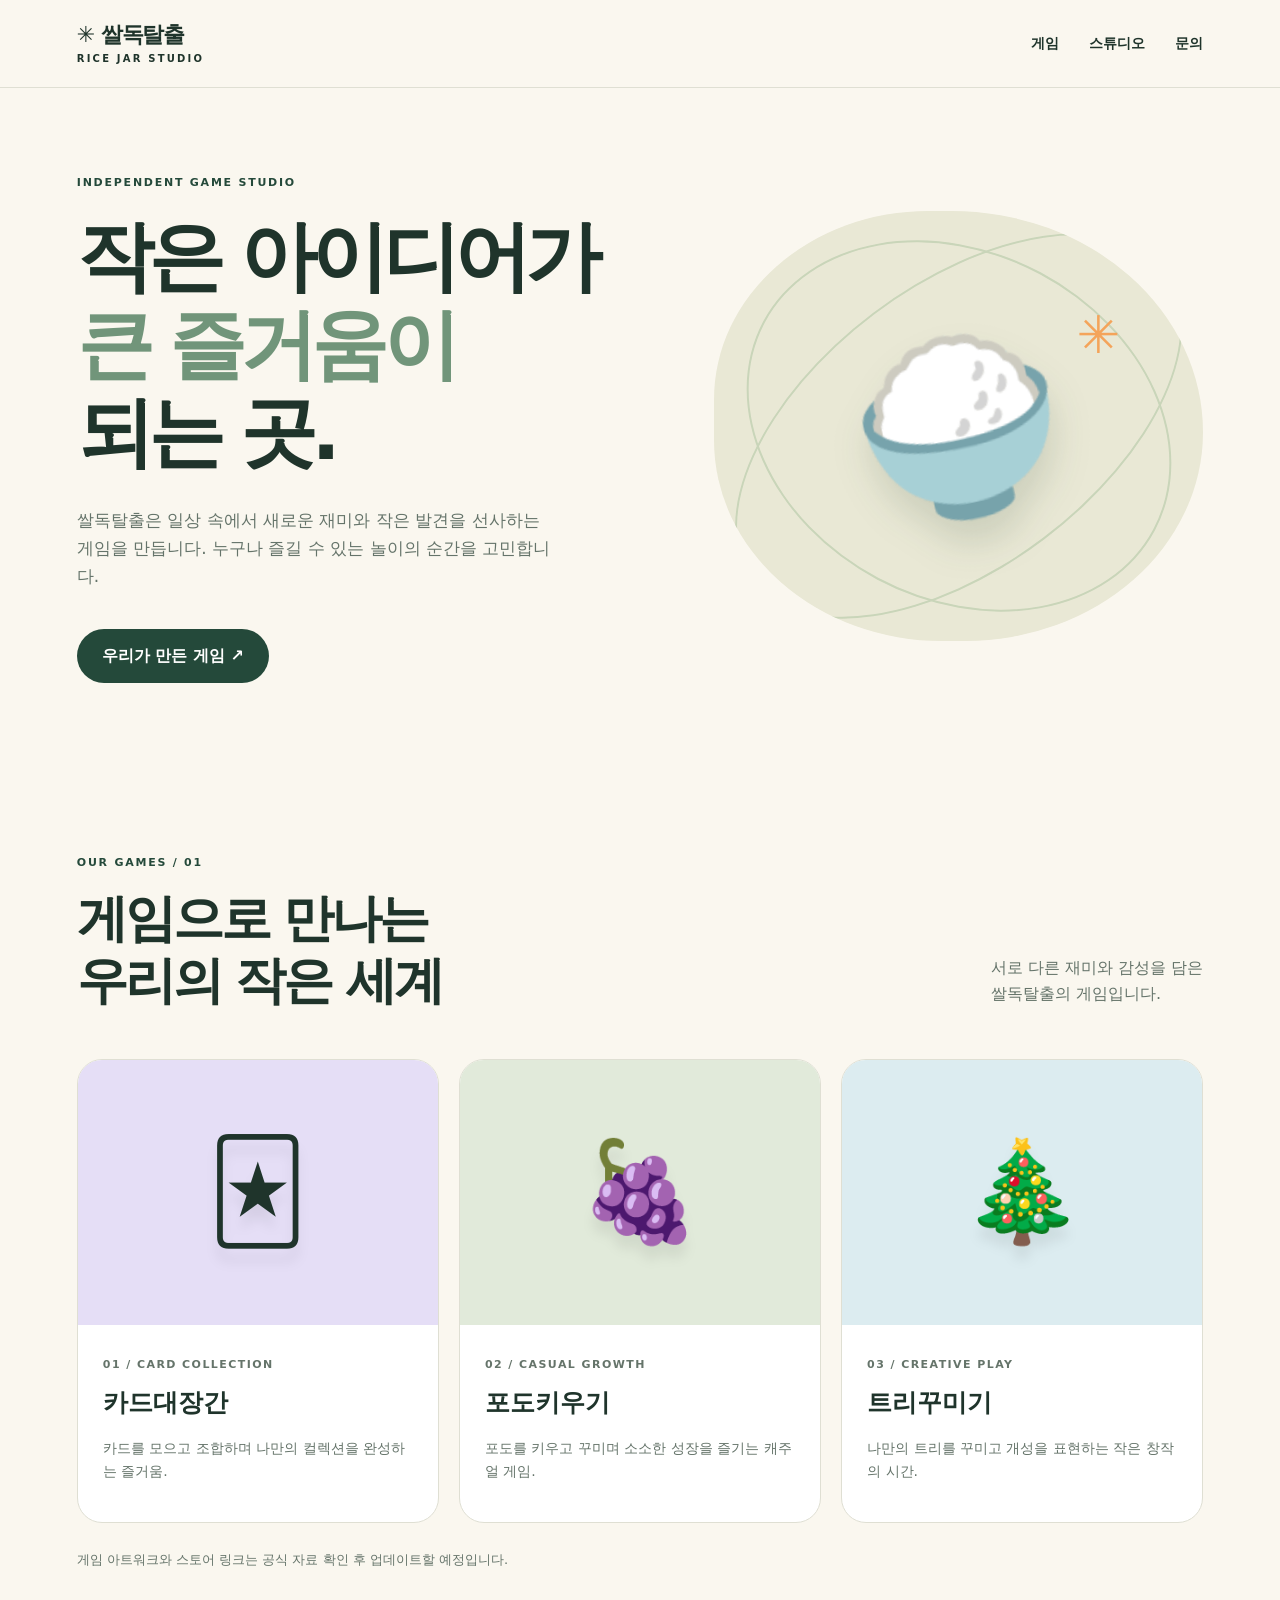
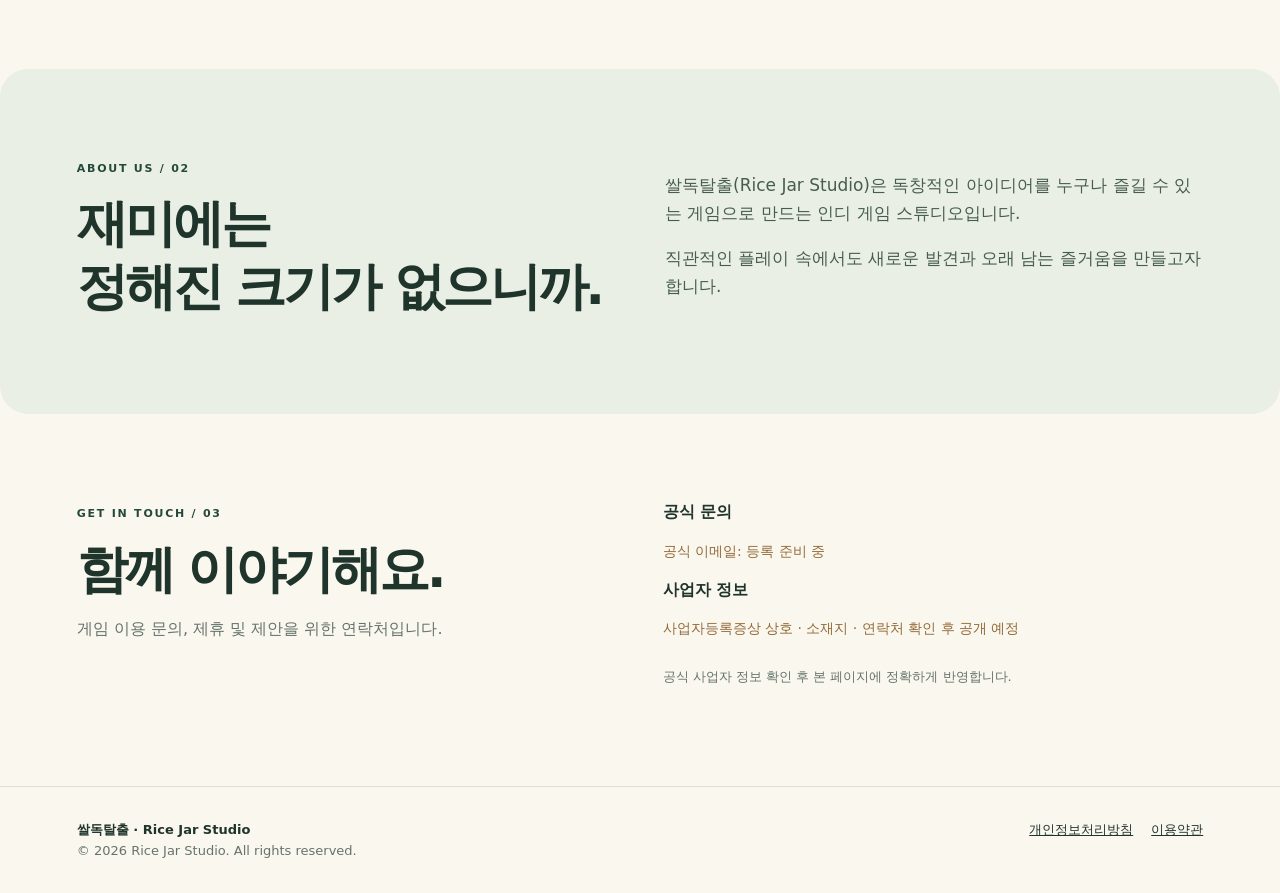
==== public/index.html @ 8cb176c8 "Prepare index.html as Worker static asset" ====
<!doctype html><html lang="ko"><head><meta charset="utf-8"><meta name="viewport" content="width=device-width, initial-scale=1"><meta name="theme-color" content="#faf7ef"><meta name="description" content="쌀독탈출(Rice Jar Studio) 공식 홈페이지. 인디 게임을 만드는 스튜디오의 게임과 소식을 소개합니다."><title>쌀독탈출 | Rice Jar Studio</title><link rel="stylesheet" href="/styles.css"></head><body><header><a class="logo" href="/" aria-label="쌀독탈출 홈">✳ 쌀독탈출<small>RICE JAR STUDIO</small></a><nav aria-label="메뉴"><a href="#games">게임</a><a href="#about">스튜디오</a><a href="#contact">문의</a></nav></header><main><section class="hero"><div><span class="tag">INDEPENDENT GAME STUDIO</span><h1>작은 아이디어가<br><em>큰 즐거움이</em><br>되는 곳.</h1><p>쌀독탈출은 일상 속에서 새로운 재미와 작은 발견을 선사하는 게임을 만듭니다. 누구나 즐길 수 있는 놀이의 순간을 고민합니다.</p><a class="btn" href="#games">우리가 만든 게임 ↗</a></div><div class="graphic" role="img" aria-label="쌀독탈출의 쌀독을 상징하는 일러스트"><span class="jar">🍚</span><span class="spark">✳</span></div></section><section class="block" id="games"><div class="heading"><div><span class="tag">OUR GAMES / 01</span><h2>게임으로 만나는<br>우리의 작은 세계</h2></div><p>서로 다른 재미와 감성을 담은<br>쌀독탈출의 게임입니다.</p></div><div class="cards"><article class="card forge"><div class="art"><span>🃏</span></div><div class="card-content"><small>01 / CARD COLLECTION</small><h3>카드대장간</h3><p>카드를 모으고 조합하며 나만의 컬렉션을 완성하는 즐거움.</p></div></article><article class="card grape"><div class="art"><span>🍇</span></div><div class="card-content"><small>02 / CASUAL GROWTH</small><h3>포도키우기</h3><p>포도를 키우고 꾸미며 소소한 성장을 즐기는 캐주얼 게임.</p></div></article><article class="card tree"><div class="art"><span>🎄</span></div><div class="card-content"><small>03 / CREATIVE PLAY</small><h3>트리꾸미기</h3><p>나만의 트리를 꾸미고 개성을 표현하는 작은 창작의 시간.</p></div></article></div><p class="notice">게임 아트워크와 스토어 링크는 공식 자료 확인 후 업데이트할 예정입니다.</p></section><section class="block about" id="about"><div><span class="tag">ABOUT US / 02</span><h2>재미에는<br>정해진 크기가 없으니까.</h2></div><div><p>쌀독탈출(Rice Jar Studio)은 독창적인 아이디어를 누구나 즐길 수 있는 게임으로 만드는 인디 게임 스튜디오입니다.</p><p>직관적인 플레이 속에서도 새로운 발견과 오래 남는 즐거움을 만들고자 합니다.</p></div></section><section class="block contact" id="contact"><div><span class="tag">GET IN TOUCH / 03</span><h2>함께 이야기해요.</h2><p class="muted">게임 이용 문의, 제휴 및 제안을 위한 연락처입니다.</p></div><div><strong>공식 문의</strong><p class="placeholder">공식 이메일: 등록 준비 중</p><strong>사업자 정보</strong><p class="placeholder">사업자등록증상 상호 · 소재지 · 연락처 확인 후 공개 예정</p><p class="notice">공식 사업자 정보 확인 후 본 페이지에 정확하게 반영합니다.</p></div></section></main><footer><div><strong>쌀독탈출 · Rice Jar Studio</strong><div class="muted">© 2026 Rice Jar Studio. All rights reserved.</div></div><div><a href="/privacy.html">개인정보처리방침</a><a href="/terms.html">이용약관</a></div></footer></body></html>
---- styles.css ----
:root{--ink:#1f342b;--green:#24493a;--cream:#faf7ef;--muted:#65746a;--line:#dfdfd3;--orange:#ffcf91}*{box-sizing:border-box}html{scroll-behavior:smooth}body{margin:0;background:var(--cream);color:var(--ink);font-family:system-ui,-apple-system,"Noto Sans KR",sans-serif;line-height:1.65}a{color:inherit}header{display:flex;align-items:center;justify-content:space-between;padding:22px max(6vw,24px);border-bottom:1px solid var(--line)}.logo{text-decoration:none;font-size:22px;font-weight:850;line-height:1.2;letter-spacing:-.05em}.logo small{display:block;font-size:10px;letter-spacing:.22em;font-weight:650;margin-top:5px}nav{display:flex;gap:30px}nav a{text-decoration:none;font-size:14px;font-weight:650}.tag{display:inline-block;font-weight:700;letter-spacing:.16em;font-size:11px;color:var(--green)}.hero{min-height:630px;display:grid;grid-template-columns:1.1fr .9fr;align-items:center;gap:40px;max-width:1300px;margin:auto;padding:80px 6vw}.hero h1{font-size:clamp(42px,6vw,88px);letter-spacing:-.075em;line-height:1.15;margin:18px 0 28px;font-weight:850}.hero h1 em{font-style:normal;color:#71957a}.hero p{font-size:17px;max-width:480px;color:var(--muted)}.btn{display:inline-block;background:var(--green);color:white;text-decoration:none;border-radius:50px;padding:14px 25px;margin-top:22px;font-weight:700}.graphic{min-height:430px;border-radius:46% 54% 51% 49%;background:#e9e8d5;display:grid;place-items:center;position:relative;overflow:hidden}.graphic:before,.graphic:after{content:"";position:absolute;border:2px solid #c9d5b9;border-radius:50%;width:90%;height:80%;transform:rotate(28deg)}.graphic:after{width:105%;height:65%;transform:rotate(-37deg)}.jar{z-index:1;font-size:170px;filter:drop-shadow(0 24px 18px #233c2a25);transform:rotate(-12deg)}.spark{position:absolute;right:17%;top:19%;font-size:52px;color:#f4a45a}section.block{padding:85px 6vw;max-width:1400px;margin:auto}.heading{display:flex;justify-content:space-between;gap:30px;align-items:end;margin-bottom:35px}.heading h2,.about h2,.contact h2{font-size:clamp(32px,4vw,55px);letter-spacing:-.06em;line-height:1.22;margin:12px 0}.heading p{color:var(--muted)}.cards{display:grid;grid-template-columns:repeat(3,1fr);gap:20px}.card{background:white;border:1px solid var(--line);border-radius:25px;overflow:hidden}.art{height:265px;display:grid;place-items:center;font-size:98px;position:relative}.forge .art{background:#e5def6}.grape .art{background:#e1eada}.tree .art{background:#dcecf0}.art span{filter:drop-shadow(0 13px 6px #0001)}.card-content{padding:25px}.card-content small{font-size:11px;letter-spacing:.13em;font-weight:800;color:var(--muted)}.card h3{font-size:25px;margin:6px 0}.card p{color:var(--muted);font-size:14px}.about{background:#e9efe5;border-radius:28px;display:grid;grid-template-columns:1fr 1fr;gap:50px}.about p{color:#475d4f;font-size:17px}.contact{display:grid;grid-template-columns:1fr 1fr;gap:45px}.placeholder{color:#946b39;font-size:14px}.muted{color:var(--muted)}footer{border-top:1px solid var(--line);padding:32px 6vw;display:flex;justify-content:space-between;gap:20px;flex-wrap:wrap;font-size:13px}footer a{margin-left:18px}.notice{font-size:13px;color:var(--muted);margin-top:26px}@media(max-width:760px){header{padding:20px 6vw}nav{gap:14px}nav a{font-size:12px}.hero{grid-template-columns:1fr;padding-top:58px;min-height:auto}.graphic{min-height:310px}.jar{font-size:130px}.heading,.contact,.about{display:block}.cards{grid-template-columns:1fr}.art{height:220px}section.block{padding-top:60px;padding-bottom:60px}footer a{margin-left:0;margin-right:12px}}
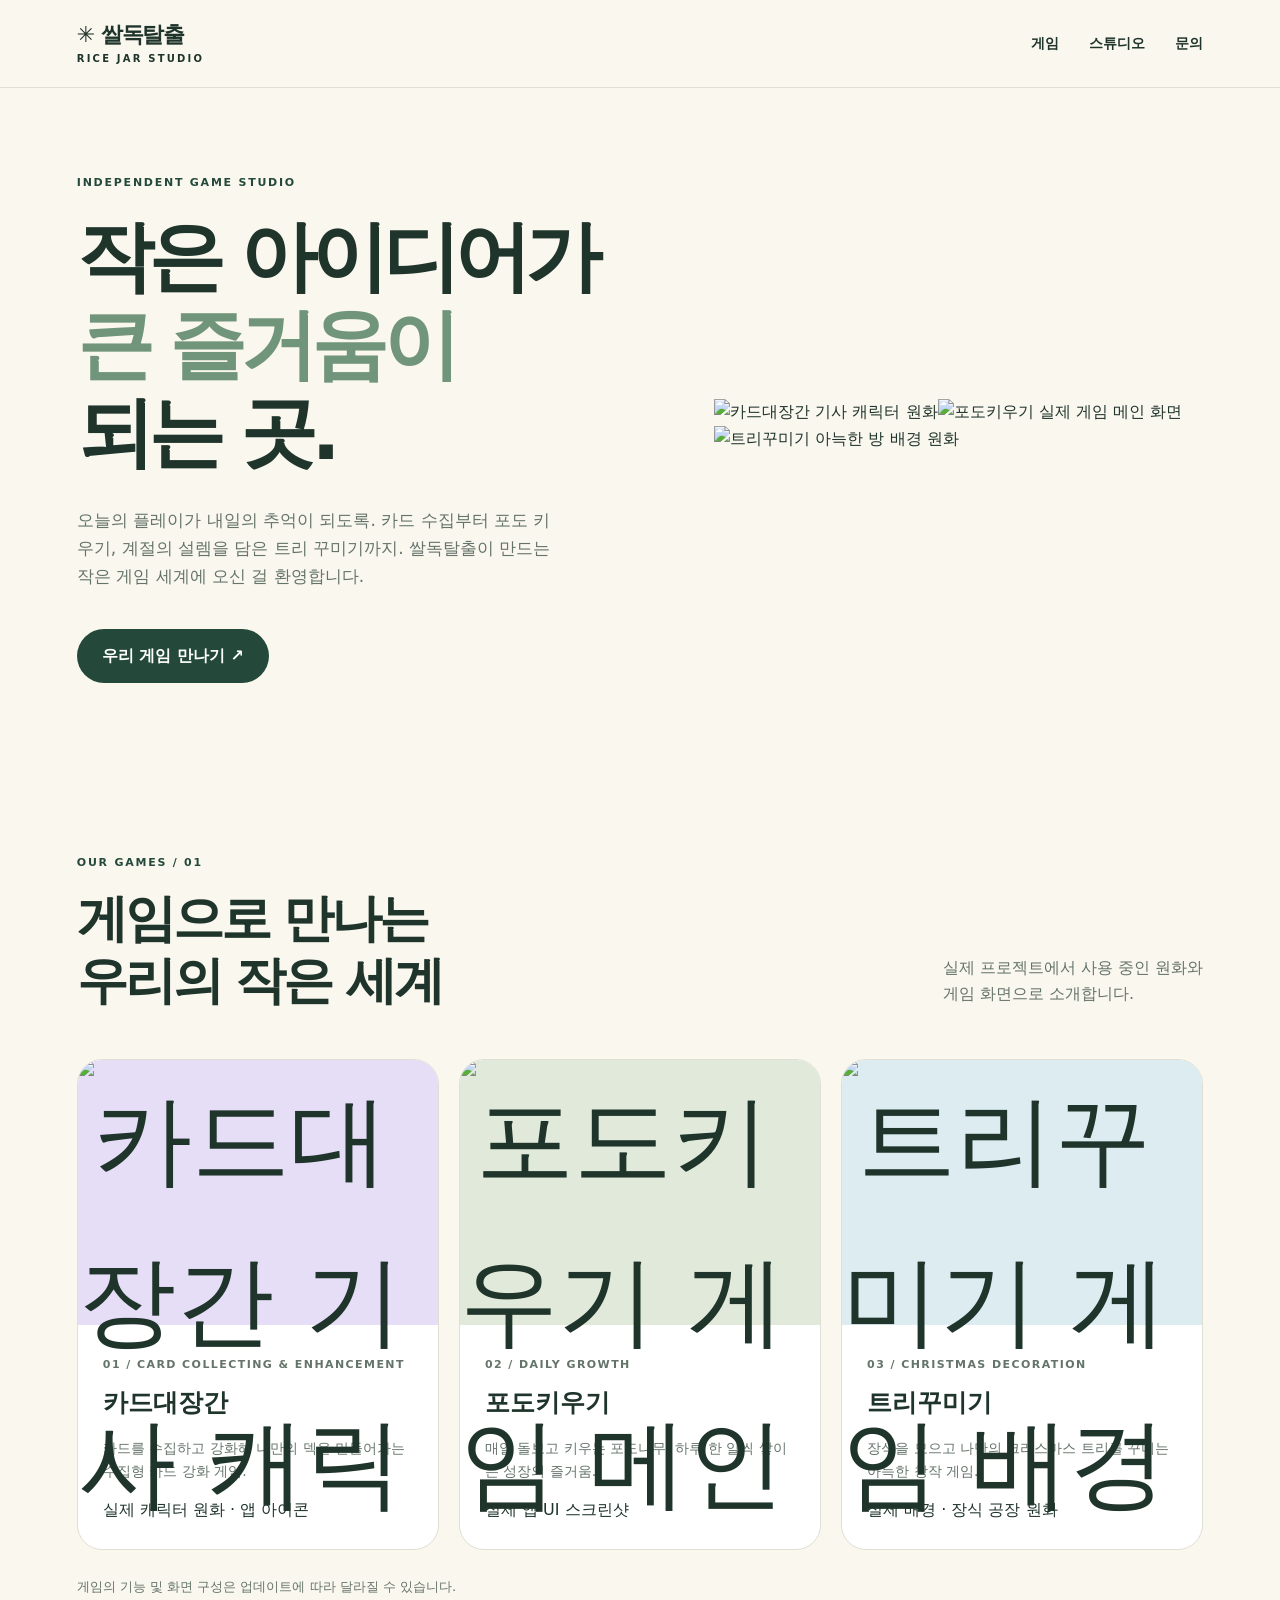
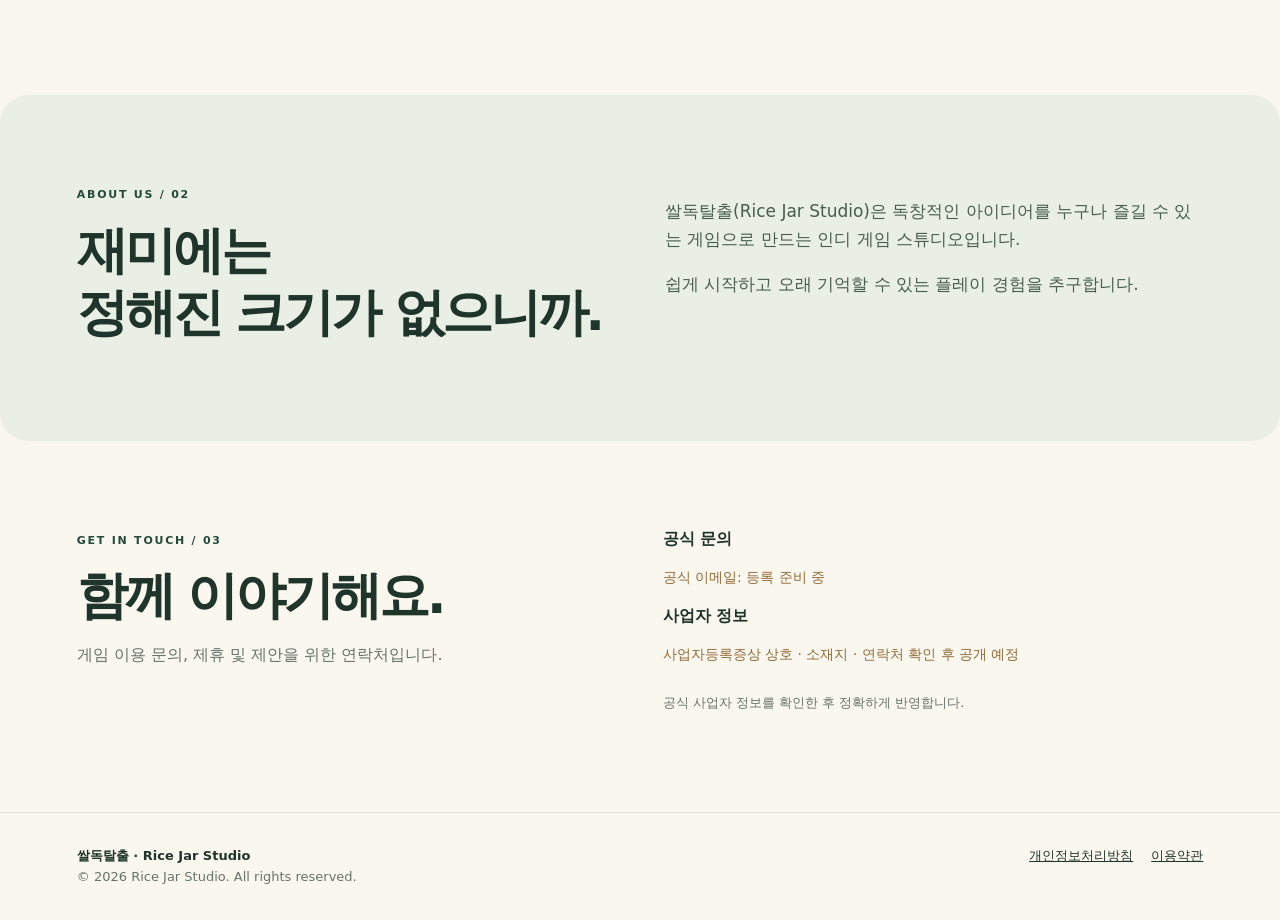
==== commit 9adf0715: "Show actual game art and screenshots on Rice Jar Studio homepage" ====
--- a/public/index.html
+++ b/public/index.html
@@ -1 +1 @@
-<!doctype html><html lang="ko"><head><meta charset="utf-8"><meta name="viewport" content="width=device-width, initial-scale=1"><meta name="theme-color" content="#faf7ef"><meta name="description" content="쌀독탈출(Rice Jar Studio) 공식 홈페이지. 인디 게임을 만드는 스튜디오의 게임과 소식을 소개합니다."><title>쌀독탈출 | Rice Jar Studio</title><link rel="stylesheet" href="/styles.css"></head><body><header><a class="logo" href="/" aria-label="쌀독탈출 홈">✳ 쌀독탈출<small>RICE JAR STUDIO</small></a><nav aria-label="메뉴"><a href="#games">게임</a><a href="#about">스튜디오</a><a href="#contact">문의</a></nav></header><main><section class="hero"><div><span class="tag">INDEPENDENT GAME STUDIO</span><h1>작은 아이디어가<br><em>큰 즐거움이</em><br>되는 곳.</h1><p>쌀독탈출은 일상 속에서 새로운 재미와 작은 발견을 선사하는 게임을 만듭니다. 누구나 즐길 수 있는 놀이의 순간을 고민합니다.</p><a class="btn" href="#games">우리가 만든 게임 ↗</a></div><div class="graphic" role="img" aria-label="쌀독탈출의 쌀독을 상징하는 일러스트"><span class="jar">🍚</span><span class="spark">✳</span></div></section><section class="block" id="games"><div class="heading"><div><span class="tag">OUR GAMES / 01</span><h2>게임으로 만나는<br>우리의 작은 세계</h2></div><p>서로 다른 재미와 감성을 담은<br>쌀독탈출의 게임입니다.</p></div><div class="cards"><article class="card forge"><div class="art"><span>🃏</span></div><div class="card-content"><small>01 / CARD COLLECTION</small><h3>카드대장간</h3><p>카드를 모으고 조합하며 나만의 컬렉션을 완성하는 즐거움.</p></div></article><article class="card grape"><div class="art"><span>🍇</span></div><div class="card-content"><small>02 / CASUAL GROWTH</small><h3>포도키우기</h3><p>포도를 키우고 꾸미며 소소한 성장을 즐기는 캐주얼 게임.</p></div></article><article class="card tree"><div class="art"><span>🎄</span></div><div class="card-content"><small>03 / CREATIVE PLAY</small><h3>트리꾸미기</h3><p>나만의 트리를 꾸미고 개성을 표현하는 작은 창작의 시간.</p></div></article></div><p class="notice">게임 아트워크와 스토어 링크는 공식 자료 확인 후 업데이트할 예정입니다.</p></section><section class="block about" id="about"><div><span class="tag">ABOUT US / 02</span><h2>재미에는<br>정해진 크기가 없으니까.</h2></div><div><p>쌀독탈출(Rice Jar Studio)은 독창적인 아이디어를 누구나 즐길 수 있는 게임으로 만드는 인디 게임 스튜디오입니다.</p><p>직관적인 플레이 속에서도 새로운 발견과 오래 남는 즐거움을 만들고자 합니다.</p></div></section><section class="block contact" id="contact"><div><span class="tag">GET IN TOUCH / 03</span><h2>함께 이야기해요.</h2><p class="muted">게임 이용 문의, 제휴 및 제안을 위한 연락처입니다.</p></div><div><strong>공식 문의</strong><p class="placeholder">공식 이메일: 등록 준비 중</p><strong>사업자 정보</strong><p class="placeholder">사업자등록증상 상호 · 소재지 · 연락처 확인 후 공개 예정</p><p class="notice">공식 사업자 정보 확인 후 본 페이지에 정확하게 반영합니다.</p></div></section></main><footer><div><strong>쌀독탈출 · Rice Jar Studio</strong><div class="muted">© 2026 Rice Jar Studio. All rights reserved.</div></div><div><a href="/privacy.html">개인정보처리방침</a><a href="/terms.html">이용약관</a></div></footer></body></html>+<!doctype html><html lang="ko"><head><meta charset="utf-8"><meta name="viewport" content="width=device-width,initial-scale=1"><meta name="theme-color" content="#faf7ef"><meta name="description" content="쌀독탈출(Rice Jar Studio) 공식 홈페이지. 카드대장간, 포도키우기, 트리꾸미기 게임을 만나보세요."><title>쌀독탈출 | Rice Jar Studio</title><link rel="stylesheet" href="/styles.css"></head><body><header><a class="logo" href="/" aria-label="쌀독탈출 홈">✳ 쌀독탈출<small>RICE JAR STUDIO</small></a><nav aria-label="메뉴"><a href="#games">게임</a><a href="#about">스튜디오</a><a href="#contact">문의</a></nav></header><main><section class="hero"><div><span class="tag">INDEPENDENT GAME STUDIO</span><h1>작은 아이디어가<br><em>큰 즐거움이</em><br>되는 곳.</h1><p>오늘의 플레이가 내일의 추억이 되도록. 카드 수집부터 포도 키우기, 계절의 설렘을 담은 트리 꾸미기까지. 쌀독탈출이 만드는 작은 게임 세계에 오신 걸 환영합니다.</p><a class="btn" href="#games">우리 게임 만나기 ↗</a></div><div class="hero-art"><div class="hero-art-top"><img src="/images/card-forge-knight.webp" alt="카드대장간 기사 캐릭터 원화"><img src="/images/podo-main.png" alt="포도키우기 실제 게임 메인 화면"></div><img class="hero-art-bottom" src="/images/tree-room.webp" alt="트리꾸미기 아늑한 방 배경 원화"></div></section><section class="block" id="games"><div class="heading"><div><span class="tag">OUR GAMES / 01</span><h2>게임으로 만나는<br>우리의 작은 세계</h2></div><p>실제 프로젝트에서 사용 중인 원화와<br>게임 화면으로 소개합니다.</p></div><div class="cards"><article class="card forge"><div class="art artwork"><img src="/images/card-forge-knight.webp" alt="카드대장간 기사 캐릭터" loading="lazy"><img class="corner-icon" src="/images/card-forge-icon.png" alt="" loading="lazy"></div><div class="card-content"><small>01 / CARD COLLECTING & ENHANCEMENT</small><h3>카드대장간</h3><p>카드를 수집하고 강화해 나만의 덱을 만들어가는 수집형 카드 강화 게임.</p><div class="game-note">실제 캐릭터 원화 · 앱 아이콘</div></div></article><article class="card grape"><div class="art artwork"><img class="screenshot" src="/images/podo-main.png" alt="포도키우기 게임 메인 화면" loading="lazy"></div><div class="card-content"><small>02 / DAILY GROWTH</small><h3>포도키우기</h3><p>매일 돌보고 키우는 포도나무. 하루 한 알씩 쌓이는 성장의 즐거움.</p><div class="game-note">실제 앱 UI 스크린샷</div></div></article><article class="card tree"><div class="art artwork tree-art"><img class="room" src="/images/tree-room.webp" alt="트리꾸미기 게임 배경 원화" loading="lazy"><img class="workshop" src="/images/tree-workshop.webp" alt="트리꾸미기 장식 공장 원화" loading="lazy"></div><div class="card-content"><small>03 / CHRISTMAS DECORATION</small><h3>트리꾸미기</h3><p>장식을 모으고 나만의 크리스마스 트리를 꾸미는 아늑한 창작 게임.</p><div class="game-note">실제 배경 · 장식 공장 원화</div></div></article></div><p class="notice">게임의 기능 및 화면 구성은 업데이트에 따라 달라질 수 있습니다.</p></section><section class="block about" id="about"><div><span class="tag">ABOUT US / 02</span><h2>재미에는<br>정해진 크기가 없으니까.</h2></div><div><p>쌀독탈출(Rice Jar Studio)은 독창적인 아이디어를 누구나 즐길 수 있는 게임으로 만드는 인디 게임 스튜디오입니다.</p><p>쉽게 시작하고 오래 기억할 수 있는 플레이 경험을 추구합니다.</p></div></section><section class="block contact" id="contact"><div><span class="tag">GET IN TOUCH / 03</span><h2>함께 이야기해요.</h2><p class="muted">게임 이용 문의, 제휴 및 제안을 위한 연락처입니다.</p></div><div><strong>공식 문의</strong><p class="placeholder">공식 이메일: 등록 준비 중</p><strong>사업자 정보</strong><p class="placeholder">사업자등록증상 상호 · 소재지 · 연락처 확인 후 공개 예정</p><p class="notice">공식 사업자 정보를 확인한 후 정확하게 반영합니다.</p></div></section></main><footer><div><strong>쌀독탈출 · Rice Jar Studio</strong><div class="muted">© 2026 Rice Jar Studio. All rights reserved.</div></div><div><a href="/privacy.html">개인정보처리방침</a><a href="/terms.html">이용약관</a></div></footer></body></html>
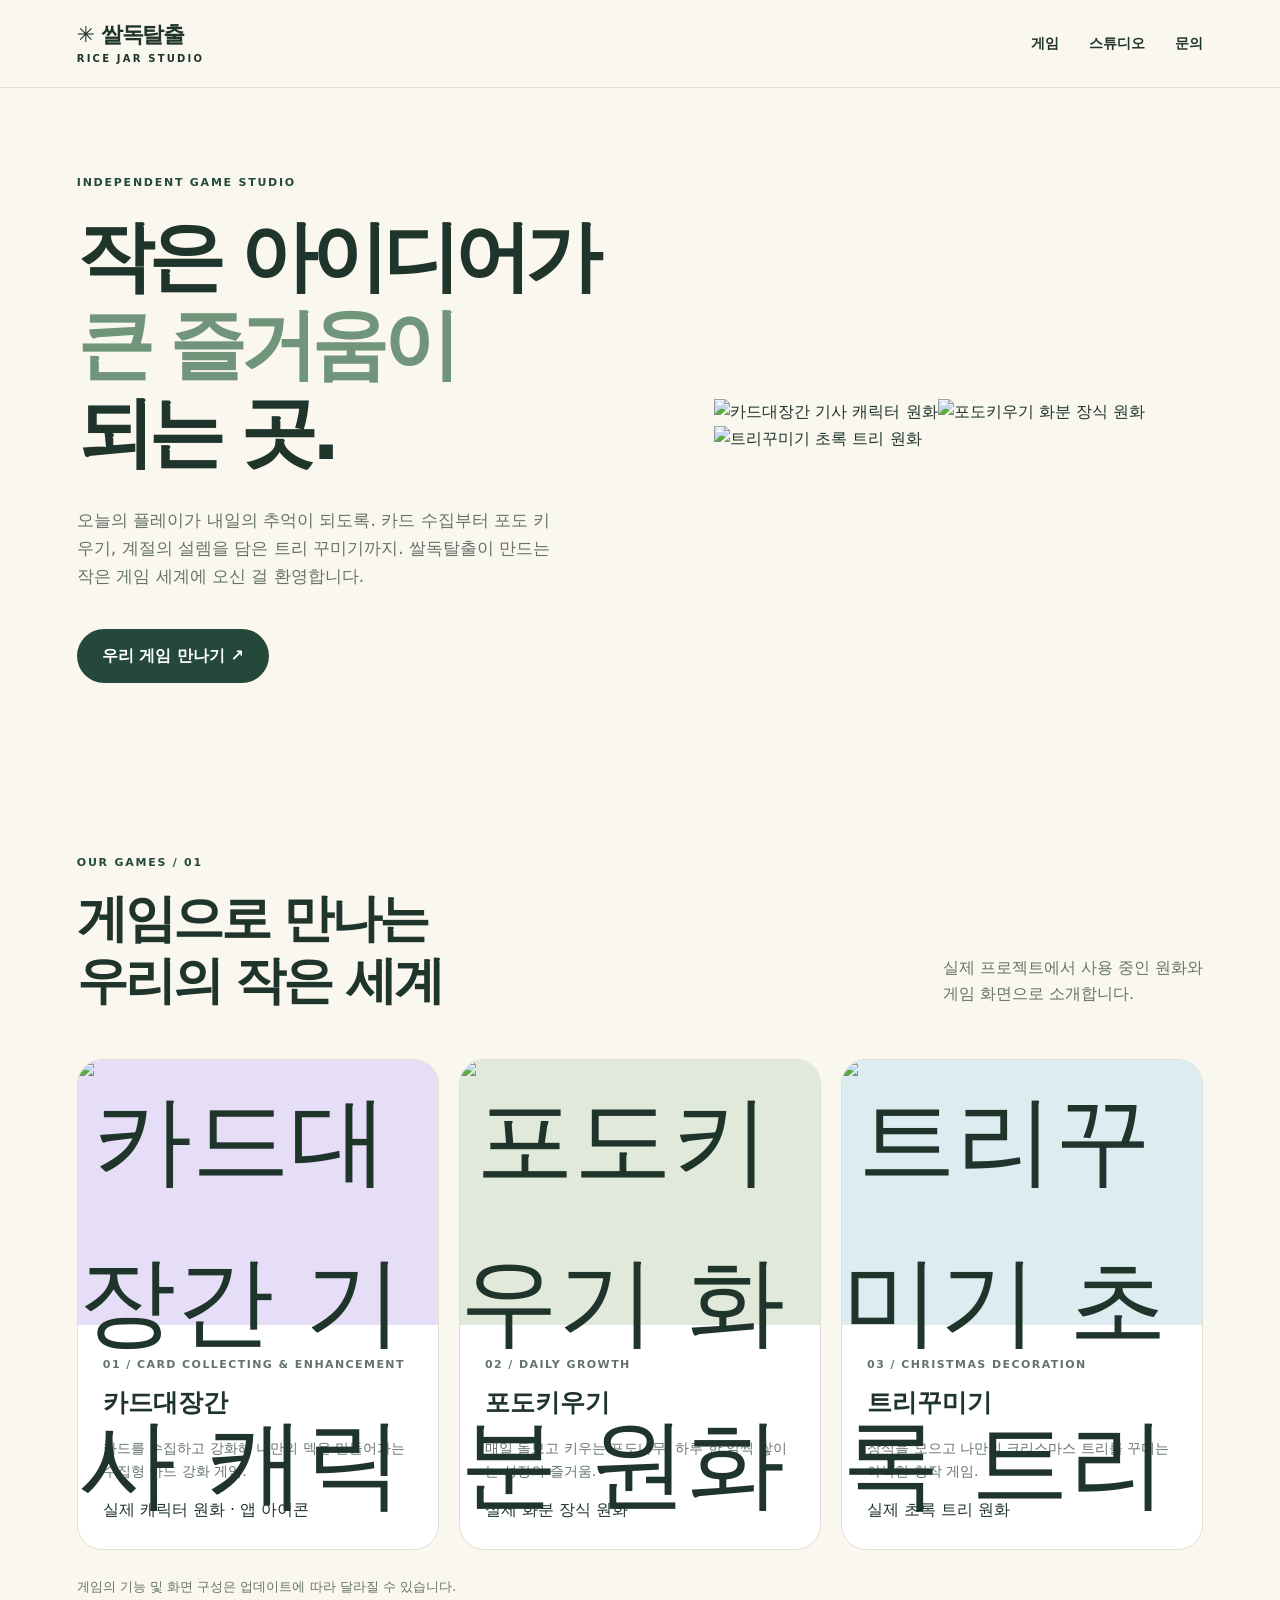
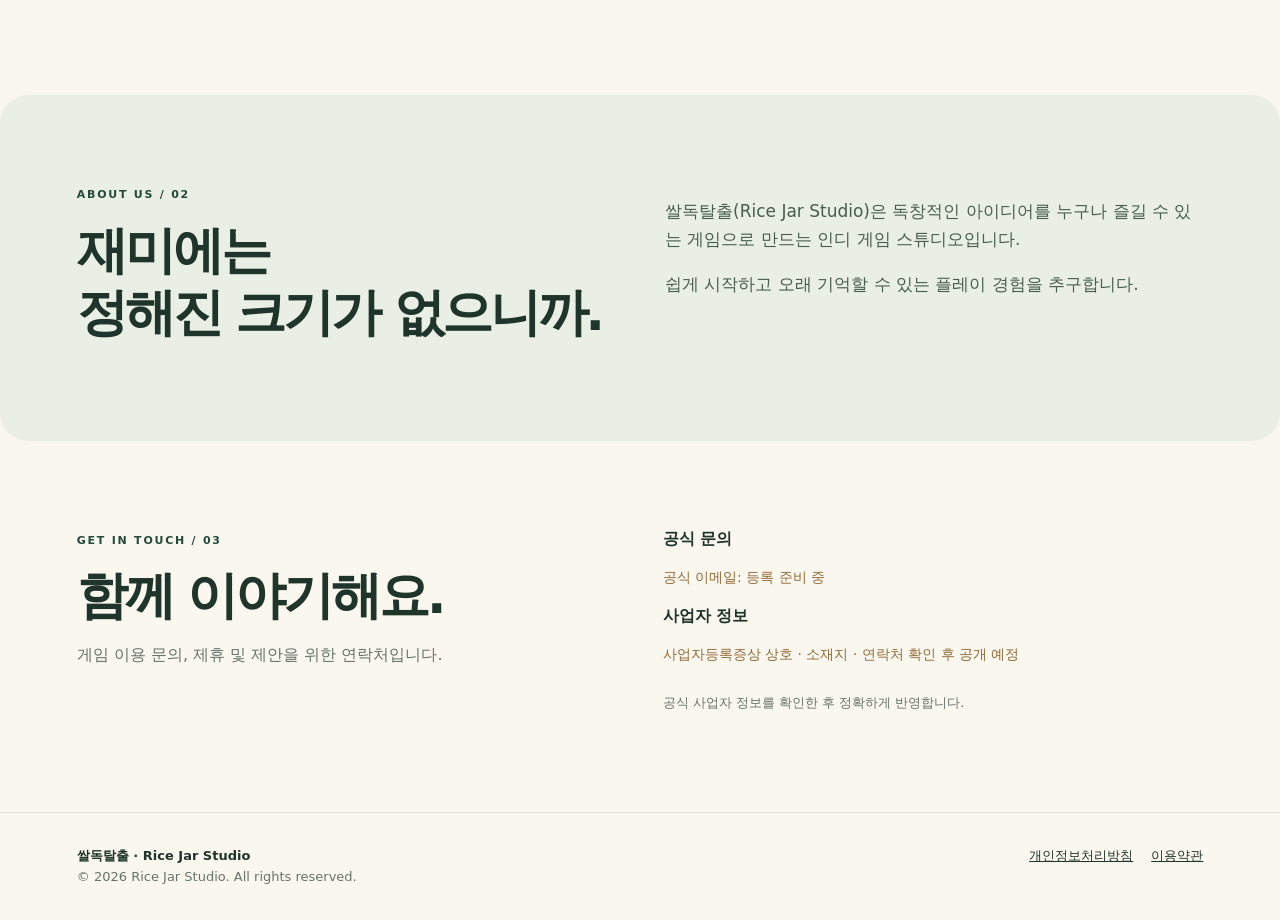
==== commit f2b8ace4: "Replace Podo and Christmas game visuals with source artwork" ====
--- a/public/index.html
+++ b/public/index.html
@@ -1 +1 @@
-<!doctype html><html lang="ko"><head><meta charset="utf-8"><meta name="viewport" content="width=device-width,initial-scale=1"><meta name="theme-color" content="#faf7ef"><meta name="description" content="쌀독탈출(Rice Jar Studio) 공식 홈페이지. 카드대장간, 포도키우기, 트리꾸미기 게임을 만나보세요."><title>쌀독탈출 | Rice Jar Studio</title><link rel="stylesheet" href="/styles.css"></head><body><header><a class="logo" href="/" aria-label="쌀독탈출 홈">✳ 쌀독탈출<small>RICE JAR STUDIO</small></a><nav aria-label="메뉴"><a href="#games">게임</a><a href="#about">스튜디오</a><a href="#contact">문의</a></nav></header><main><section class="hero"><div><span class="tag">INDEPENDENT GAME STUDIO</span><h1>작은 아이디어가<br><em>큰 즐거움이</em><br>되는 곳.</h1><p>오늘의 플레이가 내일의 추억이 되도록. 카드 수집부터 포도 키우기, 계절의 설렘을 담은 트리 꾸미기까지. 쌀독탈출이 만드는 작은 게임 세계에 오신 걸 환영합니다.</p><a class="btn" href="#games">우리 게임 만나기 ↗</a></div><div class="hero-art"><div class="hero-art-top"><img src="/images/card-forge-knight.webp" alt="카드대장간 기사 캐릭터 원화"><img src="/images/podo-main.png" alt="포도키우기 실제 게임 메인 화면"></div><img class="hero-art-bottom" src="/images/tree-room.webp" alt="트리꾸미기 아늑한 방 배경 원화"></div></section><section class="block" id="games"><div class="heading"><div><span class="tag">OUR GAMES / 01</span><h2>게임으로 만나는<br>우리의 작은 세계</h2></div><p>실제 프로젝트에서 사용 중인 원화와<br>게임 화면으로 소개합니다.</p></div><div class="cards"><article class="card forge"><div class="art artwork"><img src="/images/card-forge-knight.webp" alt="카드대장간 기사 캐릭터" loading="lazy"><img class="corner-icon" src="/images/card-forge-icon.png" alt="" loading="lazy"></div><div class="card-content"><small>01 / CARD COLLECTING & ENHANCEMENT</small><h3>카드대장간</h3><p>카드를 수집하고 강화해 나만의 덱을 만들어가는 수집형 카드 강화 게임.</p><div class="game-note">실제 캐릭터 원화 · 앱 아이콘</div></div></article><article class="card grape"><div class="art artwork"><img class="screenshot" src="/images/podo-main.png" alt="포도키우기 게임 메인 화면" loading="lazy"></div><div class="card-content"><small>02 / DAILY GROWTH</small><h3>포도키우기</h3><p>매일 돌보고 키우는 포도나무. 하루 한 알씩 쌓이는 성장의 즐거움.</p><div class="game-note">실제 앱 UI 스크린샷</div></div></article><article class="card tree"><div class="art artwork tree-art"><img class="room" src="/images/tree-room.webp" alt="트리꾸미기 게임 배경 원화" loading="lazy"><img class="workshop" src="/images/tree-workshop.webp" alt="트리꾸미기 장식 공장 원화" loading="lazy"></div><div class="card-content"><small>03 / CHRISTMAS DECORATION</small><h3>트리꾸미기</h3><p>장식을 모으고 나만의 크리스마스 트리를 꾸미는 아늑한 창작 게임.</p><div class="game-note">실제 배경 · 장식 공장 원화</div></div></article></div><p class="notice">게임의 기능 및 화면 구성은 업데이트에 따라 달라질 수 있습니다.</p></section><section class="block about" id="about"><div><span class="tag">ABOUT US / 02</span><h2>재미에는<br>정해진 크기가 없으니까.</h2></div><div><p>쌀독탈출(Rice Jar Studio)은 독창적인 아이디어를 누구나 즐길 수 있는 게임으로 만드는 인디 게임 스튜디오입니다.</p><p>쉽게 시작하고 오래 기억할 수 있는 플레이 경험을 추구합니다.</p></div></section><section class="block contact" id="contact"><div><span class="tag">GET IN TOUCH / 03</span><h2>함께 이야기해요.</h2><p class="muted">게임 이용 문의, 제휴 및 제안을 위한 연락처입니다.</p></div><div><strong>공식 문의</strong><p class="placeholder">공식 이메일: 등록 준비 중</p><strong>사업자 정보</strong><p class="placeholder">사업자등록증상 상호 · 소재지 · 연락처 확인 후 공개 예정</p><p class="notice">공식 사업자 정보를 확인한 후 정확하게 반영합니다.</p></div></section></main><footer><div><strong>쌀독탈출 · Rice Jar Studio</strong><div class="muted">© 2026 Rice Jar Studio. All rights reserved.</div></div><div><a href="/privacy.html">개인정보처리방침</a><a href="/terms.html">이용약관</a></div></footer></body></html>+<!doctype html><html lang="ko"><head><meta charset="utf-8"><meta name="viewport" content="width=device-width,initial-scale=1"><meta name="theme-color" content="#faf7ef"><meta name="description" content="쌀독탈출(Rice Jar Studio) 공식 홈페이지. 카드대장간, 포도키우기, 트리꾸미기 게임을 만나보세요."><title>쌀독탈출 | Rice Jar Studio</title><link rel="stylesheet" href="/styles.css"></head><body><header><a class="logo" href="/" aria-label="쌀독탈출 홈">✳ 쌀독탈출<small>RICE JAR STUDIO</small></a><nav aria-label="메뉴"><a href="#games">게임</a><a href="#about">스튜디오</a><a href="#contact">문의</a></nav></header><main><section class="hero"><div><span class="tag">INDEPENDENT GAME STUDIO</span><h1>작은 아이디어가<br><em>큰 즐거움이</em><br>되는 곳.</h1><p>오늘의 플레이가 내일의 추억이 되도록. 카드 수집부터 포도 키우기, 계절의 설렘을 담은 트리 꾸미기까지. 쌀독탈출이 만드는 작은 게임 세계에 오신 걸 환영합니다.</p><a class="btn" href="#games">우리 게임 만나기 ↗</a></div><div class="hero-art"><div class="hero-art-top"><img src="/images/card-forge-knight.webp" alt="카드대장간 기사 캐릭터 원화"><img src="/images/podo-planter.webp" alt="포도키우기 화분 장식 원화"></div><img class="hero-art-bottom" src="/images/tree-green.webp" alt="트리꾸미기 초록 트리 원화"></div></section><section class="block" id="games"><div class="heading"><div><span class="tag">OUR GAMES / 01</span><h2>게임으로 만나는<br>우리의 작은 세계</h2></div><p>실제 프로젝트에서 사용 중인 원화와<br>게임 화면으로 소개합니다.</p></div><div class="cards"><article class="card forge"><div class="art artwork"><img src="/images/card-forge-knight.webp" alt="카드대장간 기사 캐릭터" loading="lazy"><img class="corner-icon" src="/images/card-forge-icon.png" alt="" loading="lazy"></div><div class="card-content"><small>01 / CARD COLLECTING & ENHANCEMENT</small><h3>카드대장간</h3><p>카드를 수집하고 강화해 나만의 덱을 만들어가는 수집형 카드 강화 게임.</p><div class="game-note">실제 캐릭터 원화 · 앱 아이콘</div></div></article><article class="card grape"><div class="art artwork"><img class="screenshot" src="/images/podo-planter.webp" alt="포도키우기 화분 원화" loading="lazy"></div><div class="card-content"><small>02 / DAILY GROWTH</small><h3>포도키우기</h3><p>매일 돌보고 키우는 포도나무. 하루 한 알씩 쌓이는 성장의 즐거움.</p><div class="game-note">실제 화분 장식 원화</div></div></article><article class="card tree"><div class="art artwork tree-art"><img class="room" src="/images/tree-green.webp" alt="트리꾸미기 초록 트리 원화" loading="lazy"></div><div class="card-content"><small>03 / CHRISTMAS DECORATION</small><h3>트리꾸미기</h3><p>장식을 모으고 나만의 크리스마스 트리를 꾸미는 아늑한 창작 게임.</p><div class="game-note">실제 초록 트리 원화</div></div></article></div><p class="notice">게임의 기능 및 화면 구성은 업데이트에 따라 달라질 수 있습니다.</p></section><section class="block about" id="about"><div><span class="tag">ABOUT US / 02</span><h2>재미에는<br>정해진 크기가 없으니까.</h2></div><div><p>쌀독탈출(Rice Jar Studio)은 독창적인 아이디어를 누구나 즐길 수 있는 게임으로 만드는 인디 게임 스튜디오입니다.</p><p>쉽게 시작하고 오래 기억할 수 있는 플레이 경험을 추구합니다.</p></div></section><section class="block contact" id="contact"><div><span class="tag">GET IN TOUCH / 03</span><h2>함께 이야기해요.</h2><p class="muted">게임 이용 문의, 제휴 및 제안을 위한 연락처입니다.</p></div><div><strong>공식 문의</strong><p class="placeholder">공식 이메일: 등록 준비 중</p><strong>사업자 정보</strong><p class="placeholder">사업자등록증상 상호 · 소재지 · 연락처 확인 후 공개 예정</p><p class="notice">공식 사업자 정보를 확인한 후 정확하게 반영합니다.</p></div></section></main><footer><div><strong>쌀독탈출 · Rice Jar Studio</strong><div class="muted">© 2026 Rice Jar Studio. All rights reserved.</div></div><div><a href="/privacy.html">개인정보처리방침</a><a href="/terms.html">이용약관</a></div></footer></body></html>
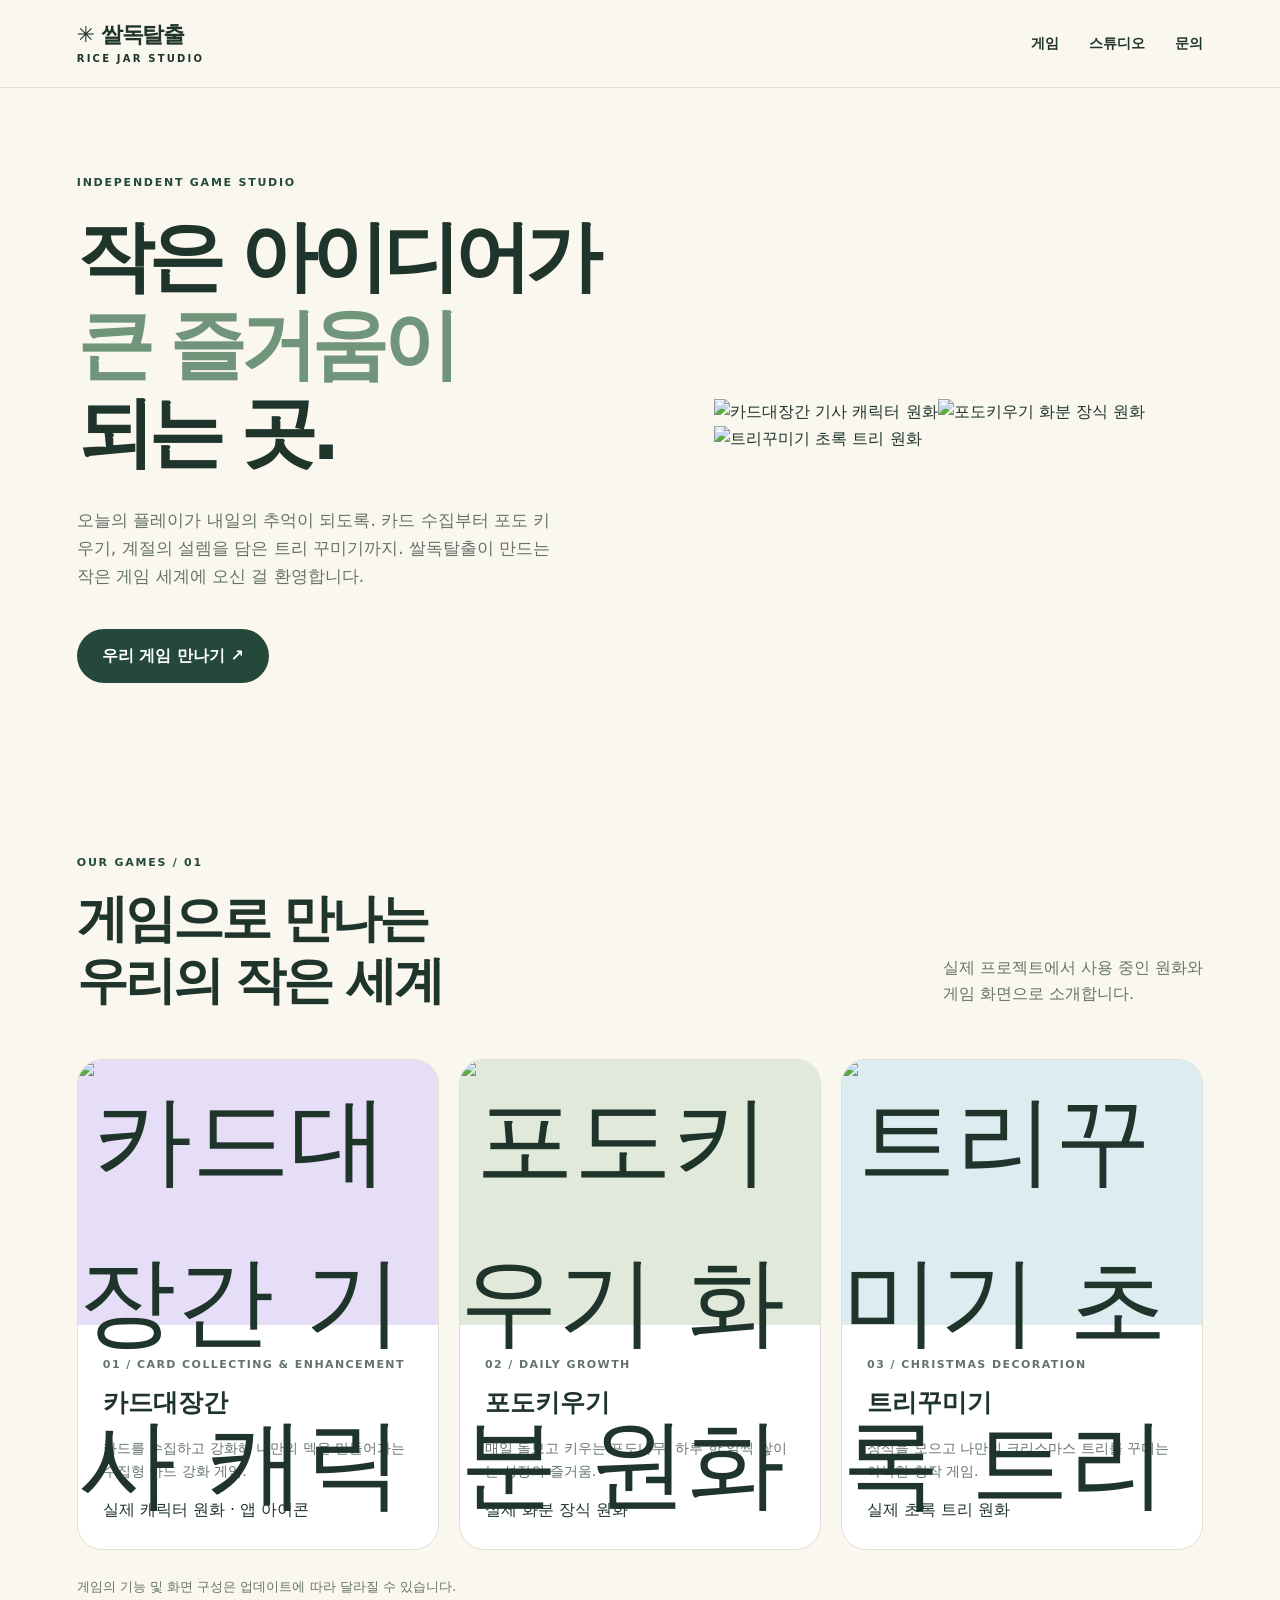
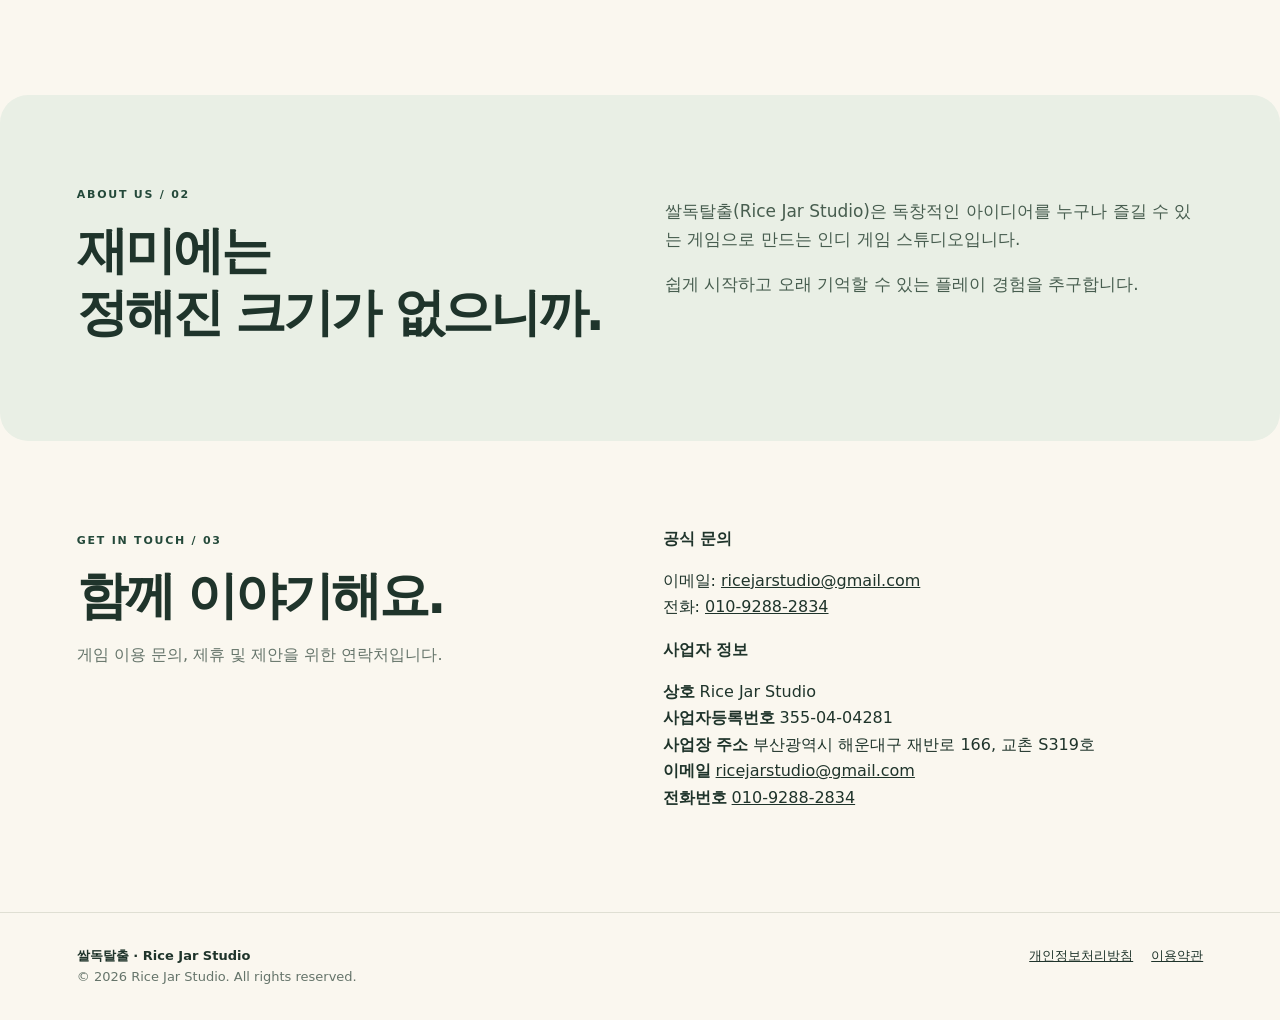
==== commit 4bd14e1d: "Publish official Rice Jar Studio business and contact details" ====
--- a/public/index.html
+++ b/public/index.html
@@ -1 +1 @@
-<!doctype html><html lang="ko"><head><meta charset="utf-8"><meta name="viewport" content="width=device-width,initial-scale=1"><meta name="theme-color" content="#faf7ef"><meta name="description" content="쌀독탈출(Rice Jar Studio) 공식 홈페이지. 카드대장간, 포도키우기, 트리꾸미기 게임을 만나보세요."><title>쌀독탈출 | Rice Jar Studio</title><link rel="stylesheet" href="/styles.css"></head><body><header><a class="logo" href="/" aria-label="쌀독탈출 홈">✳ 쌀독탈출<small>RICE JAR STUDIO</small></a><nav aria-label="메뉴"><a href="#games">게임</a><a href="#about">스튜디오</a><a href="#contact">문의</a></nav></header><main><section class="hero"><div><span class="tag">INDEPENDENT GAME STUDIO</span><h1>작은 아이디어가<br><em>큰 즐거움이</em><br>되는 곳.</h1><p>오늘의 플레이가 내일의 추억이 되도록. 카드 수집부터 포도 키우기, 계절의 설렘을 담은 트리 꾸미기까지. 쌀독탈출이 만드는 작은 게임 세계에 오신 걸 환영합니다.</p><a class="btn" href="#games">우리 게임 만나기 ↗</a></div><div class="hero-art"><div class="hero-art-top"><img src="/images/card-forge-knight.webp" alt="카드대장간 기사 캐릭터 원화"><img src="/images/podo-planter.webp" alt="포도키우기 화분 장식 원화"></div><img class="hero-art-bottom" src="/images/tree-green.webp" alt="트리꾸미기 초록 트리 원화"></div></section><section class="block" id="games"><div class="heading"><div><span class="tag">OUR GAMES / 01</span><h2>게임으로 만나는<br>우리의 작은 세계</h2></div><p>실제 프로젝트에서 사용 중인 원화와<br>게임 화면으로 소개합니다.</p></div><div class="cards"><article class="card forge"><div class="art artwork"><img src="/images/card-forge-knight.webp" alt="카드대장간 기사 캐릭터" loading="lazy"><img class="corner-icon" src="/images/card-forge-icon.png" alt="" loading="lazy"></div><div class="card-content"><small>01 / CARD COLLECTING & ENHANCEMENT</small><h3>카드대장간</h3><p>카드를 수집하고 강화해 나만의 덱을 만들어가는 수집형 카드 강화 게임.</p><div class="game-note">실제 캐릭터 원화 · 앱 아이콘</div></div></article><article class="card grape"><div class="art artwork"><img class="screenshot" src="/images/podo-planter.webp" alt="포도키우기 화분 원화" loading="lazy"></div><div class="card-content"><small>02 / DAILY GROWTH</small><h3>포도키우기</h3><p>매일 돌보고 키우는 포도나무. 하루 한 알씩 쌓이는 성장의 즐거움.</p><div class="game-note">실제 화분 장식 원화</div></div></article><article class="card tree"><div class="art artwork tree-art"><img class="room" src="/images/tree-green.webp" alt="트리꾸미기 초록 트리 원화" loading="lazy"></div><div class="card-content"><small>03 / CHRISTMAS DECORATION</small><h3>트리꾸미기</h3><p>장식을 모으고 나만의 크리스마스 트리를 꾸미는 아늑한 창작 게임.</p><div class="game-note">실제 초록 트리 원화</div></div></article></div><p class="notice">게임의 기능 및 화면 구성은 업데이트에 따라 달라질 수 있습니다.</p></section><section class="block about" id="about"><div><span class="tag">ABOUT US / 02</span><h2>재미에는<br>정해진 크기가 없으니까.</h2></div><div><p>쌀독탈출(Rice Jar Studio)은 독창적인 아이디어를 누구나 즐길 수 있는 게임으로 만드는 인디 게임 스튜디오입니다.</p><p>쉽게 시작하고 오래 기억할 수 있는 플레이 경험을 추구합니다.</p></div></section><section class="block contact" id="contact"><div><span class="tag">GET IN TOUCH / 03</span><h2>함께 이야기해요.</h2><p class="muted">게임 이용 문의, 제휴 및 제안을 위한 연락처입니다.</p></div><div><strong>공식 문의</strong><p class="placeholder">공식 이메일: 등록 준비 중</p><strong>사업자 정보</strong><p class="placeholder">사업자등록증상 상호 · 소재지 · 연락처 확인 후 공개 예정</p><p class="notice">공식 사업자 정보를 확인한 후 정확하게 반영합니다.</p></div></section></main><footer><div><strong>쌀독탈출 · Rice Jar Studio</strong><div class="muted">© 2026 Rice Jar Studio. All rights reserved.</div></div><div><a href="/privacy.html">개인정보처리방침</a><a href="/terms.html">이용약관</a></div></footer></body></html>+<!doctype html><html lang="ko"><head><meta charset="utf-8"><meta name="viewport" content="width=device-width,initial-scale=1"><meta name="theme-color" content="#faf7ef"><meta name="description" content="쌀독탈출(Rice Jar Studio) 공식 홈페이지. 카드대장간, 포도키우기, 트리꾸미기 게임을 만나보세요."><title>쌀독탈출 | Rice Jar Studio</title><link rel="stylesheet" href="/styles.css"></head><body><header><a class="logo" href="/" aria-label="쌀독탈출 홈">✳ 쌀독탈출<small>RICE JAR STUDIO</small></a><nav aria-label="메뉴"><a href="#games">게임</a><a href="#about">스튜디오</a><a href="#contact">문의</a></nav></header><main><section class="hero"><div><span class="tag">INDEPENDENT GAME STUDIO</span><h1>작은 아이디어가<br><em>큰 즐거움이</em><br>되는 곳.</h1><p>오늘의 플레이가 내일의 추억이 되도록. 카드 수집부터 포도 키우기, 계절의 설렘을 담은 트리 꾸미기까지. 쌀독탈출이 만드는 작은 게임 세계에 오신 걸 환영합니다.</p><a class="btn" href="#games">우리 게임 만나기 ↗</a></div><div class="hero-art"><div class="hero-art-top"><img src="/images/card-forge-knight.webp" alt="카드대장간 기사 캐릭터 원화"><img src="/images/podo-planter.webp" alt="포도키우기 화분 장식 원화"></div><img class="hero-art-bottom" src="/images/tree-green.webp" alt="트리꾸미기 초록 트리 원화"></div></section><section class="block" id="games"><div class="heading"><div><span class="tag">OUR GAMES / 01</span><h2>게임으로 만나는<br>우리의 작은 세계</h2></div><p>실제 프로젝트에서 사용 중인 원화와<br>게임 화면으로 소개합니다.</p></div><div class="cards"><article class="card forge"><div class="art artwork"><img src="/images/card-forge-knight.webp" alt="카드대장간 기사 캐릭터" loading="lazy"><img class="corner-icon" src="/images/card-forge-icon.png" alt="" loading="lazy"></div><div class="card-content"><small>01 / CARD COLLECTING & ENHANCEMENT</small><h3>카드대장간</h3><p>카드를 수집하고 강화해 나만의 덱을 만들어가는 수집형 카드 강화 게임.</p><div class="game-note">실제 캐릭터 원화 · 앱 아이콘</div></div></article><article class="card grape"><div class="art artwork"><img class="screenshot" src="/images/podo-planter.webp" alt="포도키우기 화분 원화" loading="lazy"></div><div class="card-content"><small>02 / DAILY GROWTH</small><h3>포도키우기</h3><p>매일 돌보고 키우는 포도나무. 하루 한 알씩 쌓이는 성장의 즐거움.</p><div class="game-note">실제 화분 장식 원화</div></div></article><article class="card tree"><div class="art artwork tree-art"><img class="room" src="/images/tree-green.webp" alt="트리꾸미기 초록 트리 원화" loading="lazy"></div><div class="card-content"><small>03 / CHRISTMAS DECORATION</small><h3>트리꾸미기</h3><p>장식을 모으고 나만의 크리스마스 트리를 꾸미는 아늑한 창작 게임.</p><div class="game-note">실제 초록 트리 원화</div></div></article></div><p class="notice">게임의 기능 및 화면 구성은 업데이트에 따라 달라질 수 있습니다.</p></section><section class="block about" id="about"><div><span class="tag">ABOUT US / 02</span><h2>재미에는<br>정해진 크기가 없으니까.</h2></div><div><p>쌀독탈출(Rice Jar Studio)은 독창적인 아이디어를 누구나 즐길 수 있는 게임으로 만드는 인디 게임 스튜디오입니다.</p><p>쉽게 시작하고 오래 기억할 수 있는 플레이 경험을 추구합니다.</p></div></section><section class="block contact" id="contact"><div><span class="tag">GET IN TOUCH / 03</span><h2>함께 이야기해요.</h2><p class="muted">게임 이용 문의, 제휴 및 제안을 위한 연락처입니다.</p></div><div><strong>공식 문의</strong><p>이메일: <a href="mailto:ricejarstudio@gmail.com">ricejarstudio@gmail.com</a><br>전화: <a href="tel:+821092882834">010-9288-2834</a></p><strong>사업자 정보</strong><p><strong>상호</strong> Rice Jar Studio<br><strong>사업자등록번호</strong> 355-04-04281<br><strong>사업장 주소</strong> 부산광역시 해운대구 재반로 166, 교촌 S319호<br><strong>이메일</strong> <a href="mailto:ricejarstudio@gmail.com">ricejarstudio@gmail.com</a><br><strong>전화번호</strong> <a href="tel:+821092882834">010-9288-2834</a></p></div></section></main><footer><div><strong>쌀독탈출 · Rice Jar Studio</strong><div class="muted">© 2026 Rice Jar Studio. All rights reserved.</div></div><div><a href="/privacy.html">개인정보처리방침</a><a href="/terms.html">이용약관</a></div></footer></body></html>
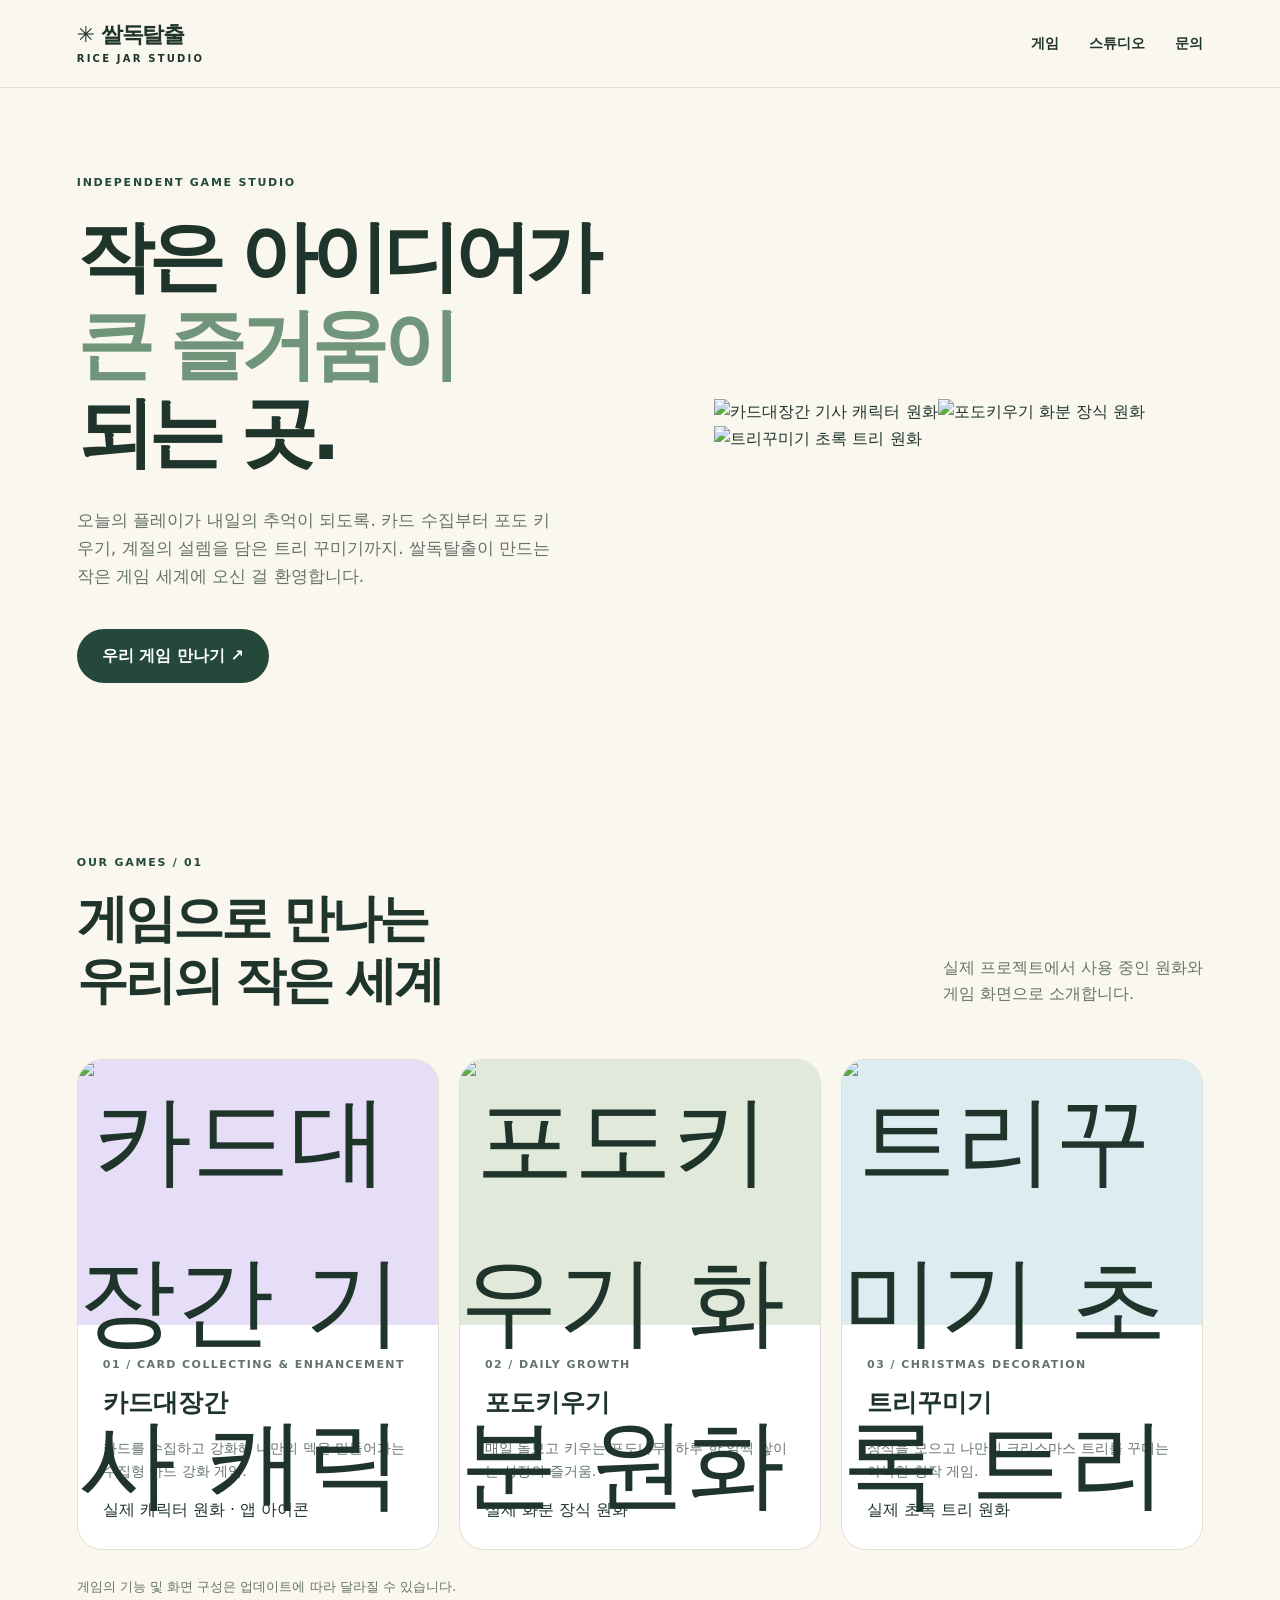
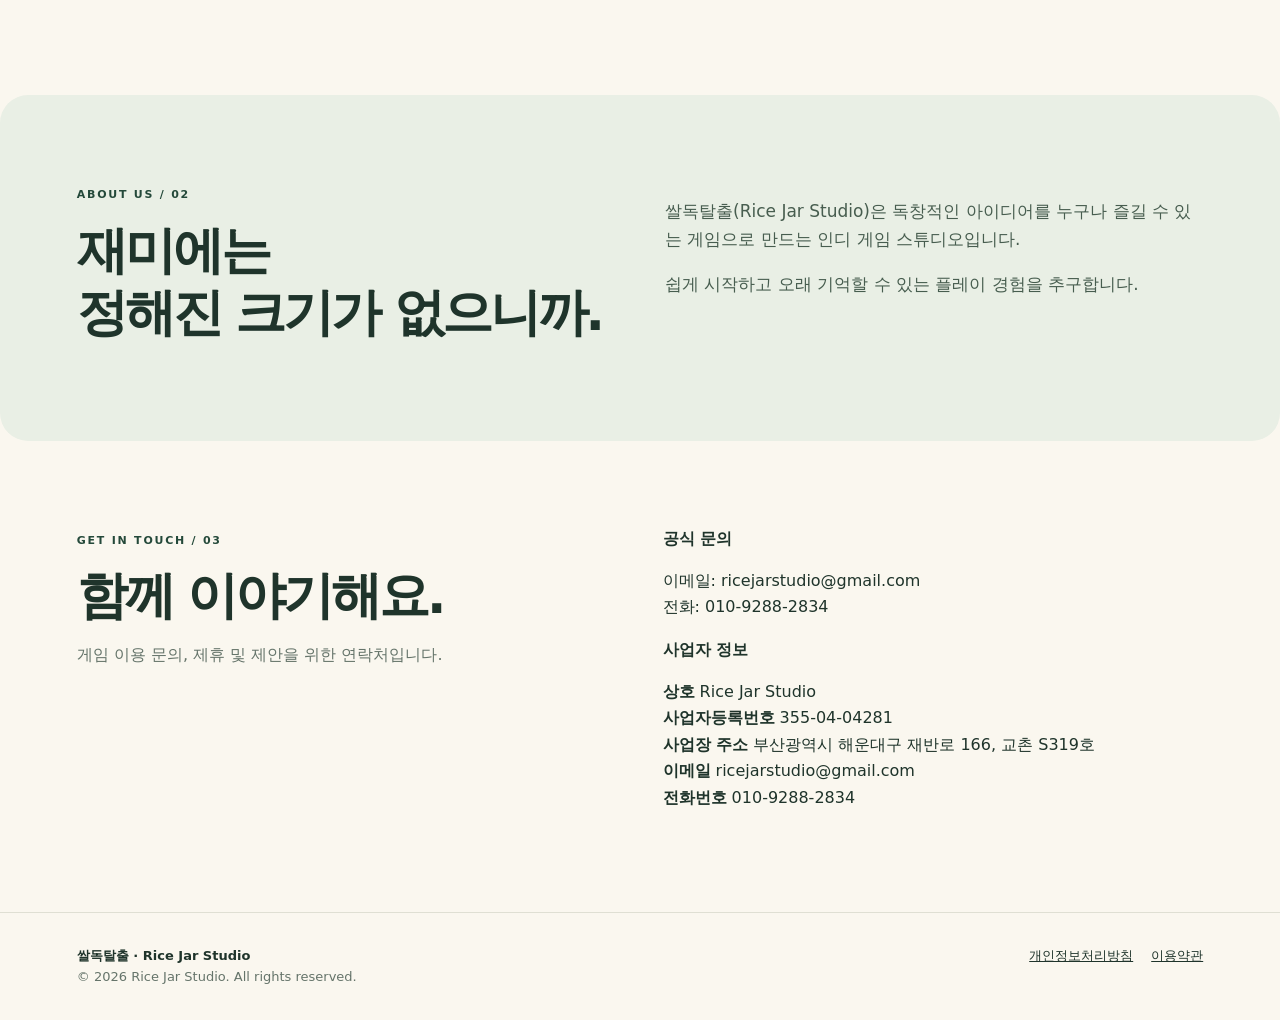
==== commit 3b0241ff: "Remove email and phone hyperlinks from public/index.html" ====
--- a/public/index.html
+++ b/public/index.html
@@ -1 +1 @@
-<!doctype html><html lang="ko"><head><meta charset="utf-8"><meta name="viewport" content="width=device-width,initial-scale=1"><meta name="theme-color" content="#faf7ef"><meta name="description" content="쌀독탈출(Rice Jar Studio) 공식 홈페이지. 카드대장간, 포도키우기, 트리꾸미기 게임을 만나보세요."><title>쌀독탈출 | Rice Jar Studio</title><link rel="stylesheet" href="/styles.css"></head><body><header><a class="logo" href="/" aria-label="쌀독탈출 홈">✳ 쌀독탈출<small>RICE JAR STUDIO</small></a><nav aria-label="메뉴"><a href="#games">게임</a><a href="#about">스튜디오</a><a href="#contact">문의</a></nav></header><main><section class="hero"><div><span class="tag">INDEPENDENT GAME STUDIO</span><h1>작은 아이디어가<br><em>큰 즐거움이</em><br>되는 곳.</h1><p>오늘의 플레이가 내일의 추억이 되도록. 카드 수집부터 포도 키우기, 계절의 설렘을 담은 트리 꾸미기까지. 쌀독탈출이 만드는 작은 게임 세계에 오신 걸 환영합니다.</p><a class="btn" href="#games">우리 게임 만나기 ↗</a></div><div class="hero-art"><div class="hero-art-top"><img src="/images/card-forge-knight.webp" alt="카드대장간 기사 캐릭터 원화"><img src="/images/podo-planter.webp" alt="포도키우기 화분 장식 원화"></div><img class="hero-art-bottom" src="/images/tree-green.webp" alt="트리꾸미기 초록 트리 원화"></div></section><section class="block" id="games"><div class="heading"><div><span class="tag">OUR GAMES / 01</span><h2>게임으로 만나는<br>우리의 작은 세계</h2></div><p>실제 프로젝트에서 사용 중인 원화와<br>게임 화면으로 소개합니다.</p></div><div class="cards"><article class="card forge"><div class="art artwork"><img src="/images/card-forge-knight.webp" alt="카드대장간 기사 캐릭터" loading="lazy"><img class="corner-icon" src="/images/card-forge-icon.png" alt="" loading="lazy"></div><div class="card-content"><small>01 / CARD COLLECTING & ENHANCEMENT</small><h3>카드대장간</h3><p>카드를 수집하고 강화해 나만의 덱을 만들어가는 수집형 카드 강화 게임.</p><div class="game-note">실제 캐릭터 원화 · 앱 아이콘</div></div></article><article class="card grape"><div class="art artwork"><img class="screenshot" src="/images/podo-planter.webp" alt="포도키우기 화분 원화" loading="lazy"></div><div class="card-content"><small>02 / DAILY GROWTH</small><h3>포도키우기</h3><p>매일 돌보고 키우는 포도나무. 하루 한 알씩 쌓이는 성장의 즐거움.</p><div class="game-note">실제 화분 장식 원화</div></div></article><article class="card tree"><div class="art artwork tree-art"><img class="room" src="/images/tree-green.webp" alt="트리꾸미기 초록 트리 원화" loading="lazy"></div><div class="card-content"><small>03 / CHRISTMAS DECORATION</small><h3>트리꾸미기</h3><p>장식을 모으고 나만의 크리스마스 트리를 꾸미는 아늑한 창작 게임.</p><div class="game-note">실제 초록 트리 원화</div></div></article></div><p class="notice">게임의 기능 및 화면 구성은 업데이트에 따라 달라질 수 있습니다.</p></section><section class="block about" id="about"><div><span class="tag">ABOUT US / 02</span><h2>재미에는<br>정해진 크기가 없으니까.</h2></div><div><p>쌀독탈출(Rice Jar Studio)은 독창적인 아이디어를 누구나 즐길 수 있는 게임으로 만드는 인디 게임 스튜디오입니다.</p><p>쉽게 시작하고 오래 기억할 수 있는 플레이 경험을 추구합니다.</p></div></section><section class="block contact" id="contact"><div><span class="tag">GET IN TOUCH / 03</span><h2>함께 이야기해요.</h2><p class="muted">게임 이용 문의, 제휴 및 제안을 위한 연락처입니다.</p></div><div><strong>공식 문의</strong><p>이메일: <a href="mailto:ricejarstudio@gmail.com">ricejarstudio@gmail.com</a><br>전화: <a href="tel:+821092882834">010-9288-2834</a></p><strong>사업자 정보</strong><p><strong>상호</strong> Rice Jar Studio<br><strong>사업자등록번호</strong> 355-04-04281<br><strong>사업장 주소</strong> 부산광역시 해운대구 재반로 166, 교촌 S319호<br><strong>이메일</strong> <a href="mailto:ricejarstudio@gmail.com">ricejarstudio@gmail.com</a><br><strong>전화번호</strong> <a href="tel:+821092882834">010-9288-2834</a></p></div></section></main><footer><div><strong>쌀독탈출 · Rice Jar Studio</strong><div class="muted">© 2026 Rice Jar Studio. All rights reserved.</div></div><div><a href="/privacy.html">개인정보처리방침</a><a href="/terms.html">이용약관</a></div></footer></body></html>+<!doctype html><html lang="ko"><head><meta charset="utf-8"><meta name="viewport" content="width=device-width,initial-scale=1"><meta name="theme-color" content="#faf7ef"><meta name="description" content="쌀독탈출(Rice Jar Studio) 공식 홈페이지. 카드대장간, 포도키우기, 트리꾸미기 게임을 만나보세요."><title>쌀독탈출 | Rice Jar Studio</title><link rel="stylesheet" href="/styles.css"></head><body><header><a class="logo" href="/" aria-label="쌀독탈출 홈">✳ 쌀독탈출<small>RICE JAR STUDIO</small></a><nav aria-label="메뉴"><a href="#games">게임</a><a href="#about">스튜디오</a><a href="#contact">문의</a></nav></header><main><section class="hero"><div><span class="tag">INDEPENDENT GAME STUDIO</span><h1>작은 아이디어가<br><em>큰 즐거움이</em><br>되는 곳.</h1><p>오늘의 플레이가 내일의 추억이 되도록. 카드 수집부터 포도 키우기, 계절의 설렘을 담은 트리 꾸미기까지. 쌀독탈출이 만드는 작은 게임 세계에 오신 걸 환영합니다.</p><a class="btn" href="#games">우리 게임 만나기 ↗</a></div><div class="hero-art"><div class="hero-art-top"><img src="/images/card-forge-knight.webp" alt="카드대장간 기사 캐릭터 원화"><img src="/images/podo-planter.webp" alt="포도키우기 화분 장식 원화"></div><img class="hero-art-bottom" src="/images/tree-green.webp" alt="트리꾸미기 초록 트리 원화"></div></section><section class="block" id="games"><div class="heading"><div><span class="tag">OUR GAMES / 01</span><h2>게임으로 만나는<br>우리의 작은 세계</h2></div><p>실제 프로젝트에서 사용 중인 원화와<br>게임 화면으로 소개합니다.</p></div><div class="cards"><article class="card forge"><div class="art artwork"><img src="/images/card-forge-knight.webp" alt="카드대장간 기사 캐릭터" loading="lazy"><img class="corner-icon" src="/images/card-forge-icon.png" alt="" loading="lazy"></div><div class="card-content"><small>01 / CARD COLLECTING & ENHANCEMENT</small><h3>카드대장간</h3><p>카드를 수집하고 강화해 나만의 덱을 만들어가는 수집형 카드 강화 게임.</p><div class="game-note">실제 캐릭터 원화 · 앱 아이콘</div></div></article><article class="card grape"><div class="art artwork"><img class="screenshot" src="/images/podo-planter.webp" alt="포도키우기 화분 원화" loading="lazy"></div><div class="card-content"><small>02 / DAILY GROWTH</small><h3>포도키우기</h3><p>매일 돌보고 키우는 포도나무. 하루 한 알씩 쌓이는 성장의 즐거움.</p><div class="game-note">실제 화분 장식 원화</div></div></article><article class="card tree"><div class="art artwork tree-art"><img class="room" src="/images/tree-green.webp" alt="트리꾸미기 초록 트리 원화" loading="lazy"></div><div class="card-content"><small>03 / CHRISTMAS DECORATION</small><h3>트리꾸미기</h3><p>장식을 모으고 나만의 크리스마스 트리를 꾸미는 아늑한 창작 게임.</p><div class="game-note">실제 초록 트리 원화</div></div></article></div><p class="notice">게임의 기능 및 화면 구성은 업데이트에 따라 달라질 수 있습니다.</p></section><section class="block about" id="about"><div><span class="tag">ABOUT US / 02</span><h2>재미에는<br>정해진 크기가 없으니까.</h2></div><div><p>쌀독탈출(Rice Jar Studio)은 독창적인 아이디어를 누구나 즐길 수 있는 게임으로 만드는 인디 게임 스튜디오입니다.</p><p>쉽게 시작하고 오래 기억할 수 있는 플레이 경험을 추구합니다.</p></div></section><section class="block contact" id="contact"><div><span class="tag">GET IN TOUCH / 03</span><h2>함께 이야기해요.</h2><p class="muted">게임 이용 문의, 제휴 및 제안을 위한 연락처입니다.</p></div><div><strong>공식 문의</strong><p>이메일: ricejarstudio@gmail.com<br>전화: 010-9288-2834</p><strong>사업자 정보</strong><p><strong>상호</strong> Rice Jar Studio<br><strong>사업자등록번호</strong> 355-04-04281<br><strong>사업장 주소</strong> 부산광역시 해운대구 재반로 166, 교촌 S319호<br><strong>이메일</strong> ricejarstudio@gmail.com<br><strong>전화번호</strong> 010-9288-2834</p></div></section></main><footer><div><strong>쌀독탈출 · Rice Jar Studio</strong><div class="muted">© 2026 Rice Jar Studio. All rights reserved.</div></div><div><a href="/privacy.html">개인정보처리방침</a><a href="/terms.html">이용약관</a></div></footer></body></html>
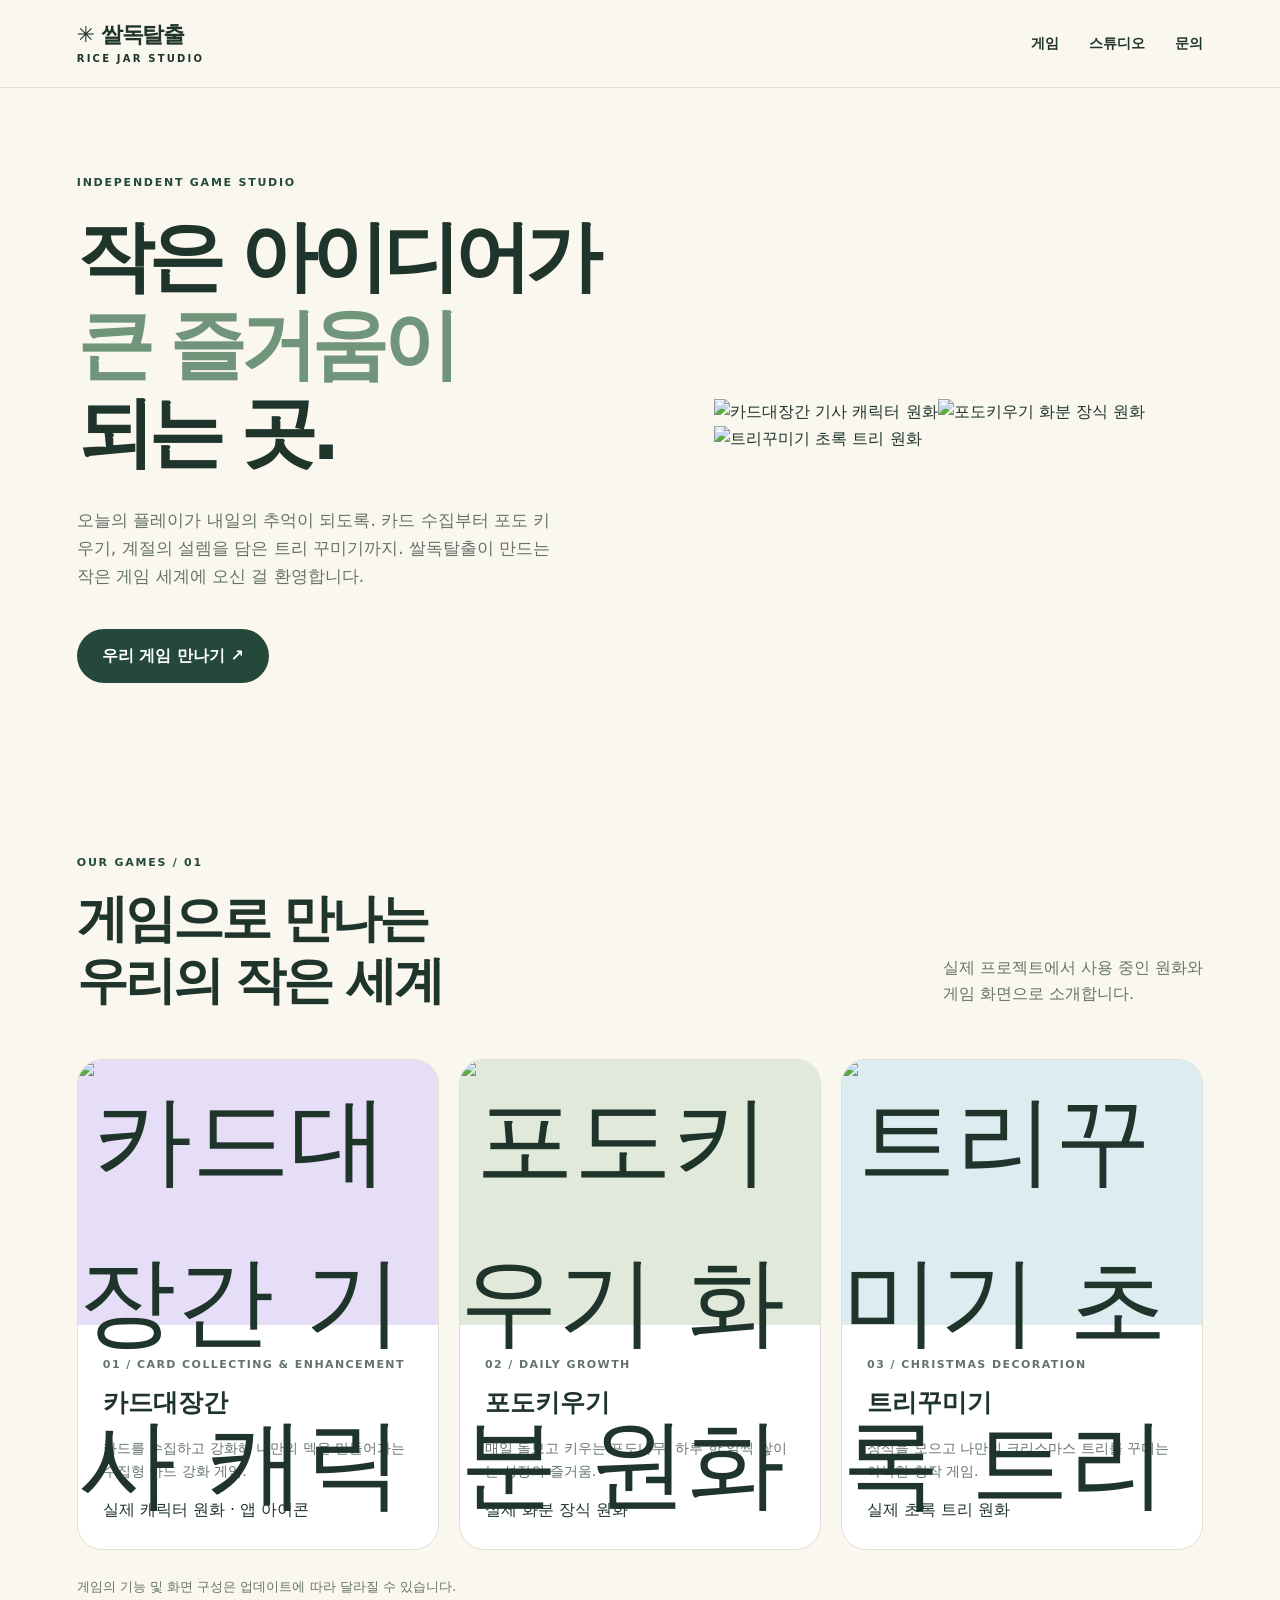
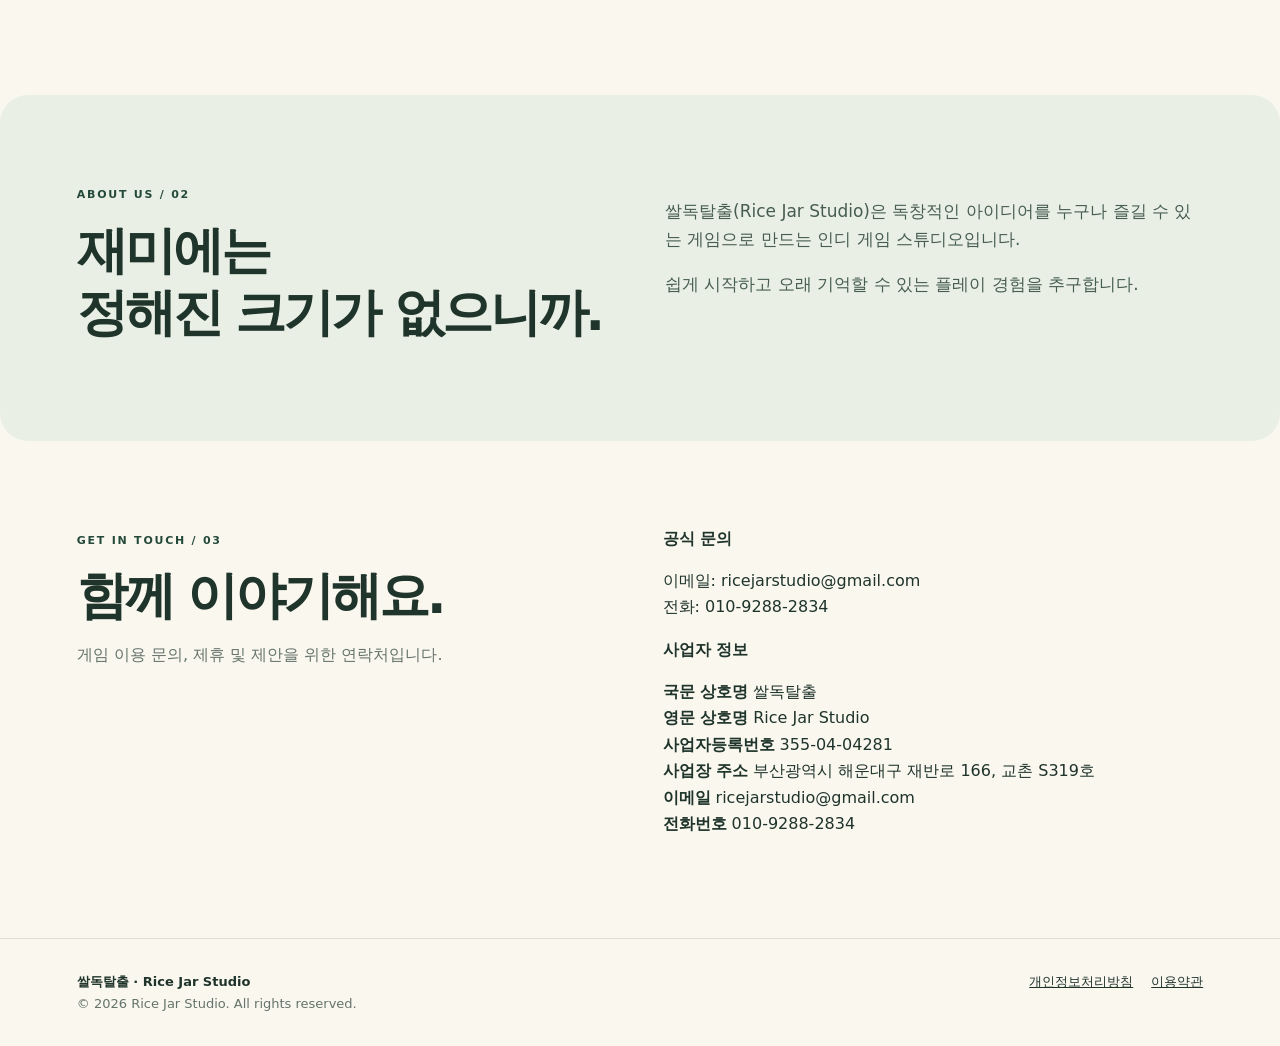
==== commit 6e46b9a4: "Add rice jar favicon and separate Korean and English business names" ====
--- a/public/index.html
+++ b/public/index.html
@@ -1 +1 @@
-<!doctype html><html lang="ko"><head><meta charset="utf-8"><meta name="viewport" content="width=device-width,initial-scale=1"><meta name="theme-color" content="#faf7ef"><meta name="description" content="쌀독탈출(Rice Jar Studio) 공식 홈페이지. 카드대장간, 포도키우기, 트리꾸미기 게임을 만나보세요."><title>쌀독탈출 | Rice Jar Studio</title><link rel="stylesheet" href="/styles.css"></head><body><header><a class="logo" href="/" aria-label="쌀독탈출 홈">✳ 쌀독탈출<small>RICE JAR STUDIO</small></a><nav aria-label="메뉴"><a href="#games">게임</a><a href="#about">스튜디오</a><a href="#contact">문의</a></nav></header><main><section class="hero"><div><span class="tag">INDEPENDENT GAME STUDIO</span><h1>작은 아이디어가<br><em>큰 즐거움이</em><br>되는 곳.</h1><p>오늘의 플레이가 내일의 추억이 되도록. 카드 수집부터 포도 키우기, 계절의 설렘을 담은 트리 꾸미기까지. 쌀독탈출이 만드는 작은 게임 세계에 오신 걸 환영합니다.</p><a class="btn" href="#games">우리 게임 만나기 ↗</a></div><div class="hero-art"><div class="hero-art-top"><img src="/images/card-forge-knight.webp" alt="카드대장간 기사 캐릭터 원화"><img src="/images/podo-planter.webp" alt="포도키우기 화분 장식 원화"></div><img class="hero-art-bottom" src="/images/tree-green.webp" alt="트리꾸미기 초록 트리 원화"></div></section><section class="block" id="games"><div class="heading"><div><span class="tag">OUR GAMES / 01</span><h2>게임으로 만나는<br>우리의 작은 세계</h2></div><p>실제 프로젝트에서 사용 중인 원화와<br>게임 화면으로 소개합니다.</p></div><div class="cards"><article class="card forge"><div class="art artwork"><img src="/images/card-forge-knight.webp" alt="카드대장간 기사 캐릭터" loading="lazy"><img class="corner-icon" src="/images/card-forge-icon.png" alt="" loading="lazy"></div><div class="card-content"><small>01 / CARD COLLECTING & ENHANCEMENT</small><h3>카드대장간</h3><p>카드를 수집하고 강화해 나만의 덱을 만들어가는 수집형 카드 강화 게임.</p><div class="game-note">실제 캐릭터 원화 · 앱 아이콘</div></div></article><article class="card grape"><div class="art artwork"><img class="screenshot" src="/images/podo-planter.webp" alt="포도키우기 화분 원화" loading="lazy"></div><div class="card-content"><small>02 / DAILY GROWTH</small><h3>포도키우기</h3><p>매일 돌보고 키우는 포도나무. 하루 한 알씩 쌓이는 성장의 즐거움.</p><div class="game-note">실제 화분 장식 원화</div></div></article><article class="card tree"><div class="art artwork tree-art"><img class="room" src="/images/tree-green.webp" alt="트리꾸미기 초록 트리 원화" loading="lazy"></div><div class="card-content"><small>03 / CHRISTMAS DECORATION</small><h3>트리꾸미기</h3><p>장식을 모으고 나만의 크리스마스 트리를 꾸미는 아늑한 창작 게임.</p><div class="game-note">실제 초록 트리 원화</div></div></article></div><p class="notice">게임의 기능 및 화면 구성은 업데이트에 따라 달라질 수 있습니다.</p></section><section class="block about" id="about"><div><span class="tag">ABOUT US / 02</span><h2>재미에는<br>정해진 크기가 없으니까.</h2></div><div><p>쌀독탈출(Rice Jar Studio)은 독창적인 아이디어를 누구나 즐길 수 있는 게임으로 만드는 인디 게임 스튜디오입니다.</p><p>쉽게 시작하고 오래 기억할 수 있는 플레이 경험을 추구합니다.</p></div></section><section class="block contact" id="contact"><div><span class="tag">GET IN TOUCH / 03</span><h2>함께 이야기해요.</h2><p class="muted">게임 이용 문의, 제휴 및 제안을 위한 연락처입니다.</p></div><div><strong>공식 문의</strong><p>이메일: ricejarstudio@gmail.com<br>전화: 010-9288-2834</p><strong>사업자 정보</strong><p><strong>상호</strong> Rice Jar Studio<br><strong>사업자등록번호</strong> 355-04-04281<br><strong>사업장 주소</strong> 부산광역시 해운대구 재반로 166, 교촌 S319호<br><strong>이메일</strong> ricejarstudio@gmail.com<br><strong>전화번호</strong> 010-9288-2834</p></div></section></main><footer><div><strong>쌀독탈출 · Rice Jar Studio</strong><div class="muted">© 2026 Rice Jar Studio. All rights reserved.</div></div><div><a href="/privacy.html">개인정보처리방침</a><a href="/terms.html">이용약관</a></div></footer></body></html>+<!doctype html><html lang="ko"><head><meta charset="utf-8"><meta name="viewport" content="width=device-width,initial-scale=1"><meta name="theme-color" content="#faf7ef"><meta name="description" content="쌀독탈출(Rice Jar Studio) 공식 홈페이지. 카드대장간, 포도키우기, 트리꾸미기 게임을 만나보세요."><title>쌀독탈출 | Rice Jar Studio</title><link rel="icon" type="image/svg+xml" href="/favicon.svg?v=1"><link rel="shortcut icon" href="/favicon.svg?v=1"><link rel="stylesheet" href="/styles.css"></head><body><header><a class="logo" href="/" aria-label="쌀독탈출 홈">✳ 쌀독탈출<small>RICE JAR STUDIO</small></a><nav aria-label="메뉴"><a href="#games">게임</a><a href="#about">스튜디오</a><a href="#contact">문의</a></nav></header><main><section class="hero"><div><span class="tag">INDEPENDENT GAME STUDIO</span><h1>작은 아이디어가<br><em>큰 즐거움이</em><br>되는 곳.</h1><p>오늘의 플레이가 내일의 추억이 되도록. 카드 수집부터 포도 키우기, 계절의 설렘을 담은 트리 꾸미기까지. 쌀독탈출이 만드는 작은 게임 세계에 오신 걸 환영합니다.</p><a class="btn" href="#games">우리 게임 만나기 ↗</a></div><div class="hero-art"><div class="hero-art-top"><img src="/images/card-forge-knight.webp" alt="카드대장간 기사 캐릭터 원화"><img src="/images/podo-planter.webp" alt="포도키우기 화분 장식 원화"></div><img class="hero-art-bottom" src="/images/tree-green.webp" alt="트리꾸미기 초록 트리 원화"></div></section><section class="block" id="games"><div class="heading"><div><span class="tag">OUR GAMES / 01</span><h2>게임으로 만나는<br>우리의 작은 세계</h2></div><p>실제 프로젝트에서 사용 중인 원화와<br>게임 화면으로 소개합니다.</p></div><div class="cards"><article class="card forge"><div class="art artwork"><img src="/images/card-forge-knight.webp" alt="카드대장간 기사 캐릭터" loading="lazy"><img class="corner-icon" src="/images/card-forge-icon.png" alt="" loading="lazy"></div><div class="card-content"><small>01 / CARD COLLECTING & ENHANCEMENT</small><h3>카드대장간</h3><p>카드를 수집하고 강화해 나만의 덱을 만들어가는 수집형 카드 강화 게임.</p><div class="game-note">실제 캐릭터 원화 · 앱 아이콘</div></div></article><article class="card grape"><div class="art artwork"><img class="screenshot" src="/images/podo-planter.webp" alt="포도키우기 화분 원화" loading="lazy"></div><div class="card-content"><small>02 / DAILY GROWTH</small><h3>포도키우기</h3><p>매일 돌보고 키우는 포도나무. 하루 한 알씩 쌓이는 성장의 즐거움.</p><div class="game-note">실제 화분 장식 원화</div></div></article><article class="card tree"><div class="art artwork tree-art"><img class="room" src="/images/tree-green.webp" alt="트리꾸미기 초록 트리 원화" loading="lazy"></div><div class="card-content"><small>03 / CHRISTMAS DECORATION</small><h3>트리꾸미기</h3><p>장식을 모으고 나만의 크리스마스 트리를 꾸미는 아늑한 창작 게임.</p><div class="game-note">실제 초록 트리 원화</div></div></article></div><p class="notice">게임의 기능 및 화면 구성은 업데이트에 따라 달라질 수 있습니다.</p></section><section class="block about" id="about"><div><span class="tag">ABOUT US / 02</span><h2>재미에는<br>정해진 크기가 없으니까.</h2></div><div><p>쌀독탈출(Rice Jar Studio)은 독창적인 아이디어를 누구나 즐길 수 있는 게임으로 만드는 인디 게임 스튜디오입니다.</p><p>쉽게 시작하고 오래 기억할 수 있는 플레이 경험을 추구합니다.</p></div></section><section class="block contact" id="contact"><div><span class="tag">GET IN TOUCH / 03</span><h2>함께 이야기해요.</h2><p class="muted">게임 이용 문의, 제휴 및 제안을 위한 연락처입니다.</p></div><div><strong>공식 문의</strong><p>이메일: ricejarstudio@gmail.com<br>전화: 010-9288-2834</p><strong>사업자 정보</strong><p><strong>국문 상호명</strong> 쌀독탈출<br><strong>영문 상호명</strong> Rice Jar Studio<br><strong>사업자등록번호</strong> 355-04-04281<br><strong>사업장 주소</strong> 부산광역시 해운대구 재반로 166, 교촌 S319호<br><strong>이메일</strong> ricejarstudio@gmail.com<br><strong>전화번호</strong> 010-9288-2834</p></div></section></main><footer><div><strong>쌀독탈출 · Rice Jar Studio</strong><div class="muted">© 2026 Rice Jar Studio. All rights reserved.</div></div><div><a href="/privacy.html">개인정보처리방침</a><a href="/terms.html">이용약관</a></div></footer></body></html>
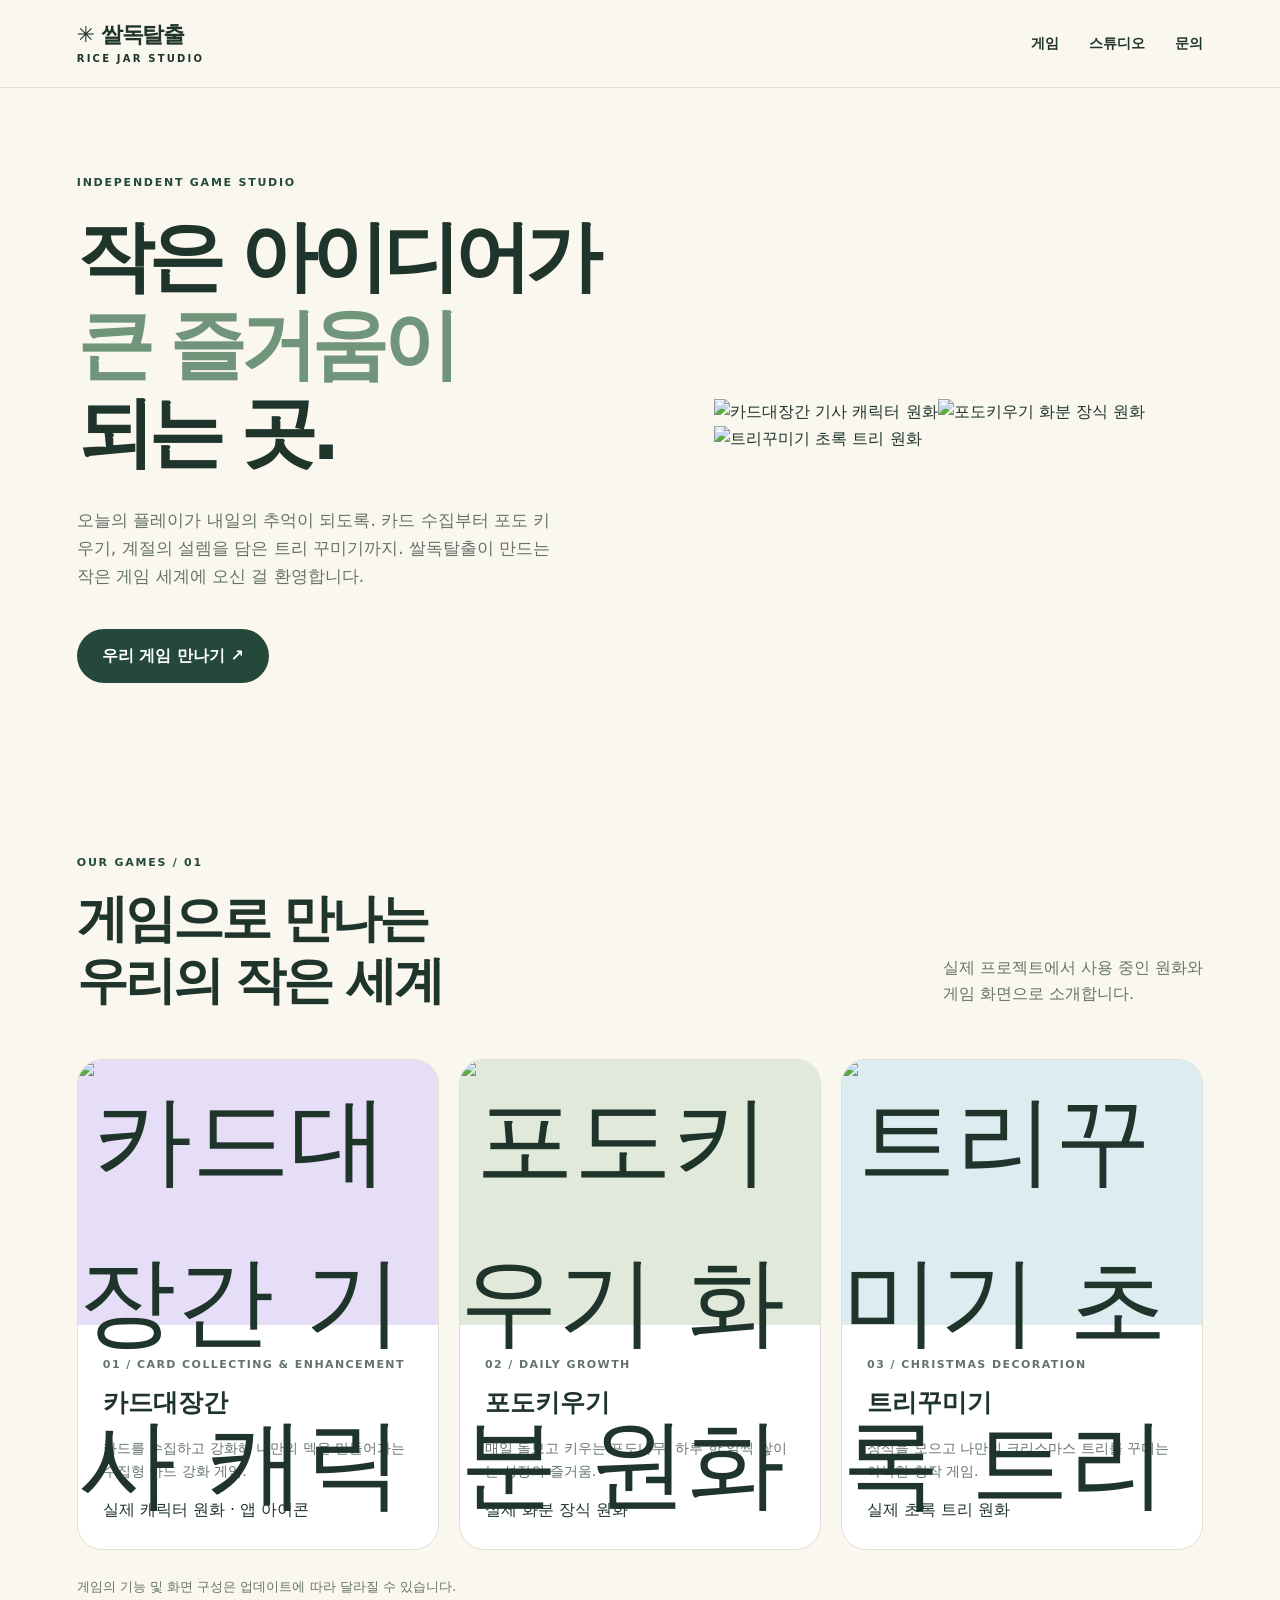
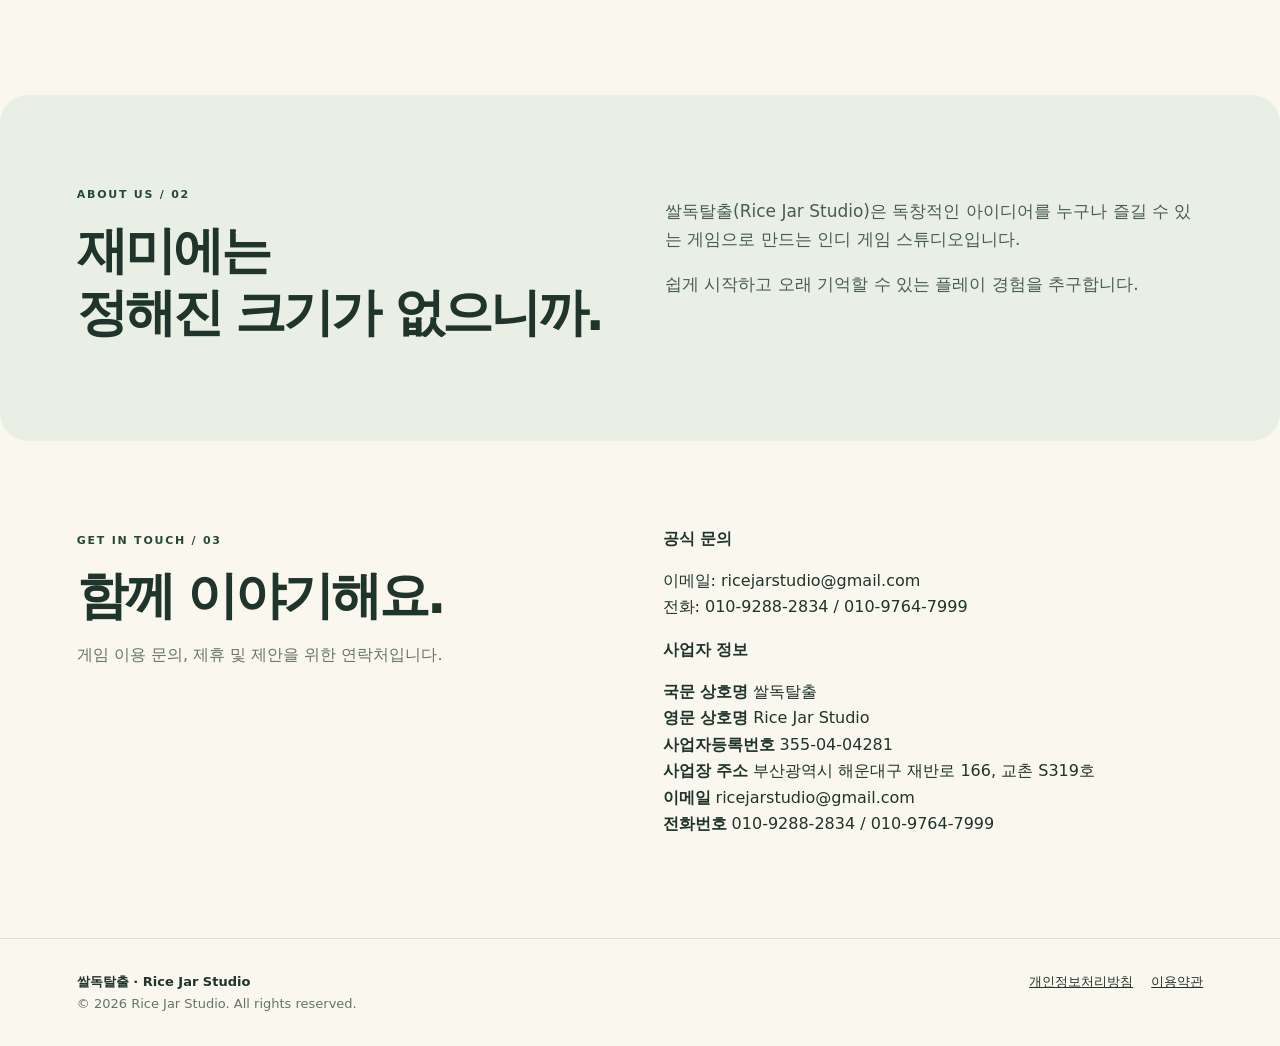
==== commit 2426adbf: "Add second studio contact number to public/index.html" ====
--- a/public/index.html
+++ b/public/index.html
@@ -1 +1 @@
-<!doctype html><html lang="ko"><head><meta charset="utf-8"><meta name="viewport" content="width=device-width,initial-scale=1"><meta name="theme-color" content="#faf7ef"><meta name="description" content="쌀독탈출(Rice Jar Studio) 공식 홈페이지. 카드대장간, 포도키우기, 트리꾸미기 게임을 만나보세요."><title>쌀독탈출 | Rice Jar Studio</title><link rel="icon" type="image/svg+xml" href="/favicon.svg?v=1"><link rel="shortcut icon" href="/favicon.svg?v=1"><link rel="stylesheet" href="/styles.css"></head><body><header><a class="logo" href="/" aria-label="쌀독탈출 홈">✳ 쌀독탈출<small>RICE JAR STUDIO</small></a><nav aria-label="메뉴"><a href="#games">게임</a><a href="#about">스튜디오</a><a href="#contact">문의</a></nav></header><main><section class="hero"><div><span class="tag">INDEPENDENT GAME STUDIO</span><h1>작은 아이디어가<br><em>큰 즐거움이</em><br>되는 곳.</h1><p>오늘의 플레이가 내일의 추억이 되도록. 카드 수집부터 포도 키우기, 계절의 설렘을 담은 트리 꾸미기까지. 쌀독탈출이 만드는 작은 게임 세계에 오신 걸 환영합니다.</p><a class="btn" href="#games">우리 게임 만나기 ↗</a></div><div class="hero-art"><div class="hero-art-top"><img src="/images/card-forge-knight.webp" alt="카드대장간 기사 캐릭터 원화"><img src="/images/podo-planter.webp" alt="포도키우기 화분 장식 원화"></div><img class="hero-art-bottom" src="/images/tree-green.webp" alt="트리꾸미기 초록 트리 원화"></div></section><section class="block" id="games"><div class="heading"><div><span class="tag">OUR GAMES / 01</span><h2>게임으로 만나는<br>우리의 작은 세계</h2></div><p>실제 프로젝트에서 사용 중인 원화와<br>게임 화면으로 소개합니다.</p></div><div class="cards"><article class="card forge"><div class="art artwork"><img src="/images/card-forge-knight.webp" alt="카드대장간 기사 캐릭터" loading="lazy"><img class="corner-icon" src="/images/card-forge-icon.png" alt="" loading="lazy"></div><div class="card-content"><small>01 / CARD COLLECTING & ENHANCEMENT</small><h3>카드대장간</h3><p>카드를 수집하고 강화해 나만의 덱을 만들어가는 수집형 카드 강화 게임.</p><div class="game-note">실제 캐릭터 원화 · 앱 아이콘</div></div></article><article class="card grape"><div class="art artwork"><img class="screenshot" src="/images/podo-planter.webp" alt="포도키우기 화분 원화" loading="lazy"></div><div class="card-content"><small>02 / DAILY GROWTH</small><h3>포도키우기</h3><p>매일 돌보고 키우는 포도나무. 하루 한 알씩 쌓이는 성장의 즐거움.</p><div class="game-note">실제 화분 장식 원화</div></div></article><article class="card tree"><div class="art artwork tree-art"><img class="room" src="/images/tree-green.webp" alt="트리꾸미기 초록 트리 원화" loading="lazy"></div><div class="card-content"><small>03 / CHRISTMAS DECORATION</small><h3>트리꾸미기</h3><p>장식을 모으고 나만의 크리스마스 트리를 꾸미는 아늑한 창작 게임.</p><div class="game-note">실제 초록 트리 원화</div></div></article></div><p class="notice">게임의 기능 및 화면 구성은 업데이트에 따라 달라질 수 있습니다.</p></section><section class="block about" id="about"><div><span class="tag">ABOUT US / 02</span><h2>재미에는<br>정해진 크기가 없으니까.</h2></div><div><p>쌀독탈출(Rice Jar Studio)은 독창적인 아이디어를 누구나 즐길 수 있는 게임으로 만드는 인디 게임 스튜디오입니다.</p><p>쉽게 시작하고 오래 기억할 수 있는 플레이 경험을 추구합니다.</p></div></section><section class="block contact" id="contact"><div><span class="tag">GET IN TOUCH / 03</span><h2>함께 이야기해요.</h2><p class="muted">게임 이용 문의, 제휴 및 제안을 위한 연락처입니다.</p></div><div><strong>공식 문의</strong><p>이메일: ricejarstudio@gmail.com<br>전화: 010-9288-2834</p><strong>사업자 정보</strong><p><strong>국문 상호명</strong> 쌀독탈출<br><strong>영문 상호명</strong> Rice Jar Studio<br><strong>사업자등록번호</strong> 355-04-04281<br><strong>사업장 주소</strong> 부산광역시 해운대구 재반로 166, 교촌 S319호<br><strong>이메일</strong> ricejarstudio@gmail.com<br><strong>전화번호</strong> 010-9288-2834</p></div></section></main><footer><div><strong>쌀독탈출 · Rice Jar Studio</strong><div class="muted">© 2026 Rice Jar Studio. All rights reserved.</div></div><div><a href="/privacy.html">개인정보처리방침</a><a href="/terms.html">이용약관</a></div></footer></body></html>+<!doctype html><html lang="ko"><head><meta charset="utf-8"><meta name="viewport" content="width=device-width,initial-scale=1"><meta name="theme-color" content="#faf7ef"><meta name="description" content="쌀독탈출(Rice Jar Studio) 공식 홈페이지. 카드대장간, 포도키우기, 트리꾸미기 게임을 만나보세요."><title>쌀독탈출 | Rice Jar Studio</title><link rel="icon" type="image/svg+xml" href="/favicon.svg?v=1"><link rel="shortcut icon" href="/favicon.svg?v=1"><link rel="stylesheet" href="/styles.css"></head><body><header><a class="logo" href="/" aria-label="쌀독탈출 홈">✳ 쌀독탈출<small>RICE JAR STUDIO</small></a><nav aria-label="메뉴"><a href="#games">게임</a><a href="#about">스튜디오</a><a href="#contact">문의</a></nav></header><main><section class="hero"><div><span class="tag">INDEPENDENT GAME STUDIO</span><h1>작은 아이디어가<br><em>큰 즐거움이</em><br>되는 곳.</h1><p>오늘의 플레이가 내일의 추억이 되도록. 카드 수집부터 포도 키우기, 계절의 설렘을 담은 트리 꾸미기까지. 쌀독탈출이 만드는 작은 게임 세계에 오신 걸 환영합니다.</p><a class="btn" href="#games">우리 게임 만나기 ↗</a></div><div class="hero-art"><div class="hero-art-top"><img src="/images/card-forge-knight.webp" alt="카드대장간 기사 캐릭터 원화"><img src="/images/podo-planter.webp" alt="포도키우기 화분 장식 원화"></div><img class="hero-art-bottom" src="/images/tree-green.webp" alt="트리꾸미기 초록 트리 원화"></div></section><section class="block" id="games"><div class="heading"><div><span class="tag">OUR GAMES / 01</span><h2>게임으로 만나는<br>우리의 작은 세계</h2></div><p>실제 프로젝트에서 사용 중인 원화와<br>게임 화면으로 소개합니다.</p></div><div class="cards"><article class="card forge"><div class="art artwork"><img src="/images/card-forge-knight.webp" alt="카드대장간 기사 캐릭터" loading="lazy"><img class="corner-icon" src="/images/card-forge-icon.png" alt="" loading="lazy"></div><div class="card-content"><small>01 / CARD COLLECTING & ENHANCEMENT</small><h3>카드대장간</h3><p>카드를 수집하고 강화해 나만의 덱을 만들어가는 수집형 카드 강화 게임.</p><div class="game-note">실제 캐릭터 원화 · 앱 아이콘</div></div></article><article class="card grape"><div class="art artwork"><img class="screenshot" src="/images/podo-planter.webp" alt="포도키우기 화분 원화" loading="lazy"></div><div class="card-content"><small>02 / DAILY GROWTH</small><h3>포도키우기</h3><p>매일 돌보고 키우는 포도나무. 하루 한 알씩 쌓이는 성장의 즐거움.</p><div class="game-note">실제 화분 장식 원화</div></div></article><article class="card tree"><div class="art artwork tree-art"><img class="room" src="/images/tree-green.webp" alt="트리꾸미기 초록 트리 원화" loading="lazy"></div><div class="card-content"><small>03 / CHRISTMAS DECORATION</small><h3>트리꾸미기</h3><p>장식을 모으고 나만의 크리스마스 트리를 꾸미는 아늑한 창작 게임.</p><div class="game-note">실제 초록 트리 원화</div></div></article></div><p class="notice">게임의 기능 및 화면 구성은 업데이트에 따라 달라질 수 있습니다.</p></section><section class="block about" id="about"><div><span class="tag">ABOUT US / 02</span><h2>재미에는<br>정해진 크기가 없으니까.</h2></div><div><p>쌀독탈출(Rice Jar Studio)은 독창적인 아이디어를 누구나 즐길 수 있는 게임으로 만드는 인디 게임 스튜디오입니다.</p><p>쉽게 시작하고 오래 기억할 수 있는 플레이 경험을 추구합니다.</p></div></section><section class="block contact" id="contact"><div><span class="tag">GET IN TOUCH / 03</span><h2>함께 이야기해요.</h2><p class="muted">게임 이용 문의, 제휴 및 제안을 위한 연락처입니다.</p></div><div><strong>공식 문의</strong><p>이메일: ricejarstudio@gmail.com<br>전화: 010-9288-2834 / 010-9764-7999</p><strong>사업자 정보</strong><p><strong>국문 상호명</strong> 쌀독탈출<br><strong>영문 상호명</strong> Rice Jar Studio<br><strong>사업자등록번호</strong> 355-04-04281<br><strong>사업장 주소</strong> 부산광역시 해운대구 재반로 166, 교촌 S319호<br><strong>이메일</strong> ricejarstudio@gmail.com<br><strong>전화번호</strong> 010-9288-2834 / 010-9764-7999</p></div></section></main><footer><div><strong>쌀독탈출 · Rice Jar Studio</strong><div class="muted">© 2026 Rice Jar Studio. All rights reserved.</div></div><div><a href="/privacy.html">개인정보처리방침</a><a href="/terms.html">이용약관</a></div></footer></body></html>
